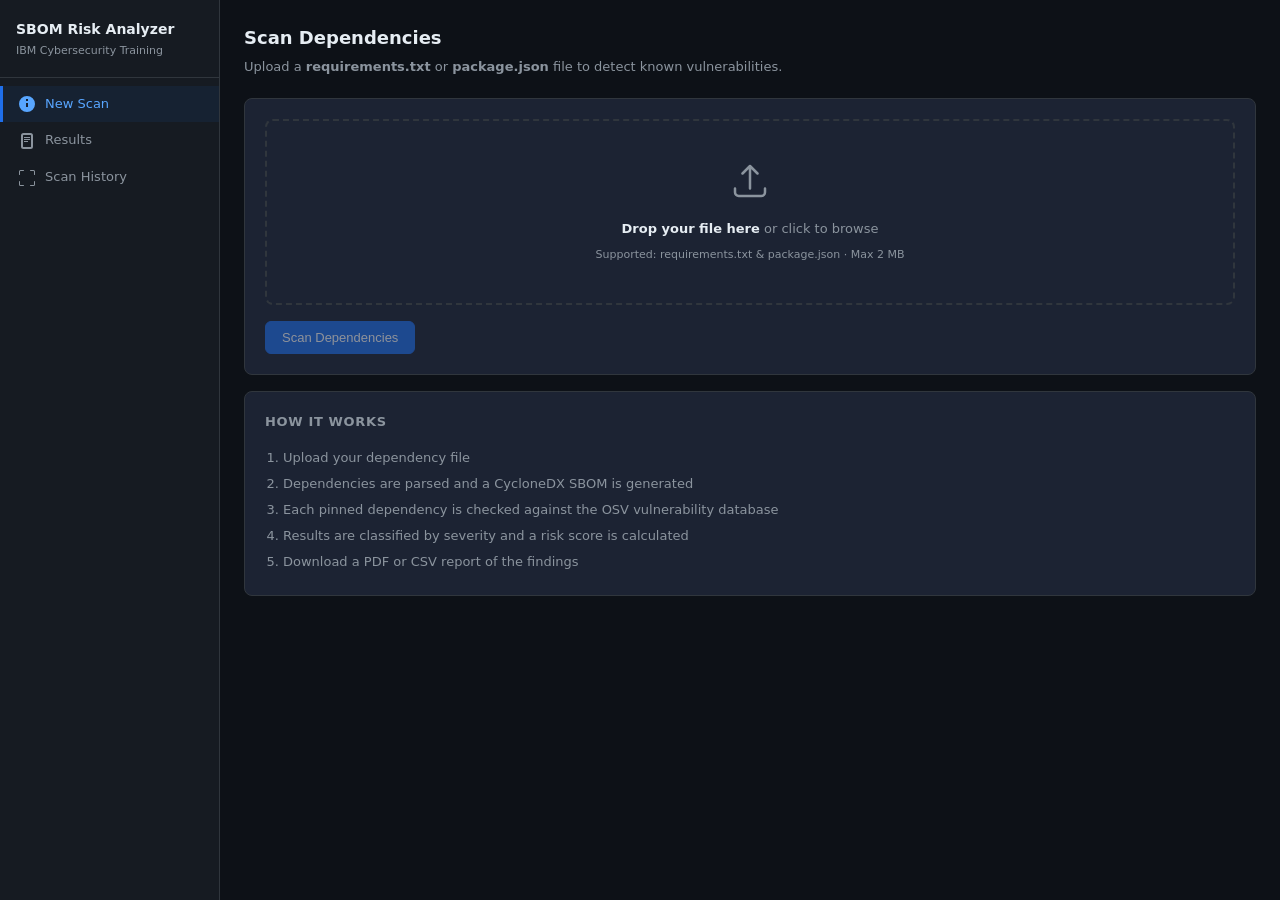
==== templates/index.html @ 864fde48 "Complete SBOM analyzer with dashboard and PDF CSV reports" ====
<!DOCTYPE html>
<html lang="en">
<head>
  <meta charset="UTF-8" />
  <meta name="viewport" content="width=device-width, initial-scale=1.0" />
  <title>SBOM Dependency Risk Analyzer</title>
  <link rel="stylesheet" href="/static/css/dashboard.css" />
</head>
<body>
<div class="app-layout">

  <!-- ======================== SIDEBAR ======================== -->
  <aside class="sidebar">
    <div class="sidebar-logo">
      <h1>SBOM Risk Analyzer</h1>
      <span>IBM Cybersecurity Training</span>
    </div>
    <nav class="sidebar-nav">
      <div class="nav-item active" data-page="scan">
        <svg viewBox="0 0 16 16" fill="currentColor"><path d="M8 0a8 8 0 1 0 0 16A8 8 0 0 0 8 0zm1 11H7V7h2v4zm0-6H7V3h2v2z"/></svg>
        New Scan
      </div>
      <div class="nav-item" data-page="results">
        <svg viewBox="0 0 16 16" fill="currentColor"><path d="M2 2.5A2.5 2.5 0 0 1 4.5 0h7A2.5 2.5 0 0 1 14 2.5v11a2.5 2.5 0 0 1-2.5 2.5h-7A2.5 2.5 0 0 1 2 13.5v-11zm2.5-.5a.5.5 0 0 0-.5.5v11a.5.5 0 0 0 .5.5h7a.5.5 0 0 0 .5-.5v-11a.5.5 0 0 0-.5-.5h-7zM5 4h6v1H5V4zm0 2h6v1H5V6zm0 2h4v1H5V8z"/></svg>
        Results
      </div>
      <div class="nav-item" data-page="history">
        <svg viewBox="0 0 16 16" fill="currentColor"><path d="M1.5 1a.5.5 0 0 0-.5.5v3a.5.5 0 0 1-1 0v-3A1.5 1.5 0 0 1 1.5 0h3a.5.5 0 0 1 0 1h-3zM11 .5a.5.5 0 0 1 .5-.5h3A1.5 1.5 0 0 1 16 1.5v3a.5.5 0 0 1-1 0v-3a.5.5 0 0 0-.5-.5h-3a.5.5 0 0 1-.5-.5zM.5 11a.5.5 0 0 1 .5.5v3a.5.5 0 0 0 .5.5h3a.5.5 0 0 1 0 1h-3A1.5 1.5 0 0 1 0 14.5v-3a.5.5 0 0 1 .5-.5zm15 0a.5.5 0 0 1 .5.5v3a1.5 1.5 0 0 1-1.5 1.5h-3a.5.5 0 0 1 0-1h3a.5.5 0 0 0 .5-.5v-3a.5.5 0 0 1 .5-.5z"/></svg>
        Scan History
      </div>
    </nav>
  </aside>

  <!-- ======================== MAIN ======================== -->
  <main class="main-content">

    <!-- ---- Page: New Scan ---- -->
    <section id="page-scan" class="page active">
      <div class="page-header">
        <h2>Scan Dependencies</h2>
        <p>Upload a <strong>requirements.txt</strong> or <strong>package.json</strong> file to detect known vulnerabilities.</p>
      </div>

      <div class="card">
        <div id="scan-alert" class="alert"></div>

        <div id="upload-zone" class="upload-zone">
          <svg viewBox="0 0 24 24" fill="none" stroke="currentColor" stroke-width="1.5">
            <path stroke-linecap="round" stroke-linejoin="round" d="M3 16.5v2.25A2.25 2.25 0 005.25 21h13.5A2.25 2.25 0 0021 18.75V16.5m-13.5-9L12 3m0 0l4.5 4.5M12 3v13.5" />
          </svg>
          <p><strong>Drop your file here</strong> or click to browse</p>
          <p class="file-types">Supported: requirements.txt &amp; package.json · Max 2 MB</p>
        </div>
        <input type="file" id="file-input" accept=".txt,.json" style="display:none" />

        <div id="selected-file" class="selected-file">
          <svg width="16" height="16" viewBox="0 0 16 16" fill="currentColor"><path d="M9.293 0H4a2 2 0 0 0-2 2v12a2 2 0 0 0 2 2h8a2 2 0 0 0 2-2V4.707A1 1 0 0 0 13.707 4L10 .293A1 1 0 0 0 9.293 0zM9.5 3.5v-2l3 3h-2a1 1 0 0 1-1-1zM5 6h6v1H5V6zm0 2h6v1H5V8zm0 2h3v1H5v-1z"/></svg>
          <span class="file-name" id="selected-file-name"></span>
          <span class="remove-file" id="remove-file" title="Remove file">&#x2715;</span>
        </div>

        <div style="margin-top:16px; display:flex; gap:10px; align-items:center">
          <button id="scan-btn" class="btn btn-primary" disabled>Scan Dependencies</button>
        </div>
      </div>

      <div class="card" style="margin-top:16px">
        <div class="card-title">How it works</div>
        <ol style="padding-left:18px; color:var(--text-muted); font-size:13px; line-height:2">
          <li>Upload your dependency file</li>
          <li>Dependencies are parsed and a CycloneDX SBOM is generated</li>
          <li>Each pinned dependency is checked against the OSV vulnerability database</li>
          <li>Results are classified by severity and a risk score is calculated</li>
          <li>Download a PDF or CSV report of the findings</li>
        </ol>
      </div>
    </section>

    <!-- ---- Page: Results ---- -->
    <section id="page-results" class="page">
      <div class="page-header" style="display:flex; align-items:flex-start; justify-content:space-between; flex-wrap:wrap; gap:12px">
        <div>
          <h2 id="result-filename">Scan Results</h2>
          <p id="result-ecosystem" style="color:var(--text-muted); font-size:12px"></p>
          <p style="color:var(--text-muted); font-size:11px">
            <span id="result-date"></span> &nbsp;·&nbsp; Scan <span id="result-scan-id"></span>
          </p>
        </div>
        <div style="display:flex; gap:8px; flex-wrap:wrap; align-items:center">
          <button id="btn-export-csv" class="btn btn-secondary btn-sm">⬇ CSV</button>
          <button id="btn-export-pdf" class="btn btn-secondary btn-sm">⬇ PDF</button>
          <button id="btn-view-sbom"  class="btn btn-secondary btn-sm">SBOM JSON</button>
          <button id="btn-delete-scan" class="btn btn-danger btn-sm">Delete</button>
        </div>
      </div>

      <!-- Coverage warning -->
      <div id="coverage-warning" class="coverage-warning" style="display:none">
        ⚠ Insufficient coverage — no dependencies were successfully scanned. Results may not reflect actual risk.
      </div>

      <!-- Risk score + counts -->
      <div style="display:grid; grid-template-columns: auto 1fr; gap:16px; margin-bottom:16px; align-items:start">
        <div class="card" style="margin:0; display:flex; align-items:center; gap:20px; padding:20px 24px">
          <div id="risk-badge" class="risk-badge risk-a">
            <span class="score">0</span>
            <span class="grade">A</span>
          </div>
          <div class="risk-info">
            <h3 id="risk-category">—</h3>
            <div class="category" id="risk-score-label">Custom Project Risk Score (not CVSS)</div>
          </div>
        </div>
        <div class="stats-grid" style="margin:0">
          <div class="stat-card stat-critical"><div class="stat-value" id="stat-critical">0</div><div class="stat-label">Critical</div></div>
          <div class="stat-card stat-high">   <div class="stat-value" id="stat-high">0</div>    <div class="stat-label">High</div></div>
          <div class="stat-card stat-medium"> <div class="stat-value" id="stat-medium">0</div>  <div class="stat-label">Medium</div></div>
          <div class="stat-card stat-low">    <div class="stat-value" id="stat-low">0</div>     <div class="stat-label">Low</div></div>
          <div class="stat-card stat-unknown"><div class="stat-value" id="stat-unknown">0</div> <div class="stat-label">Unknown</div></div>
          <div class="stat-card stat-total">  <div class="stat-value" id="stat-total-vulns">0</div><div class="stat-label">Total Vulns</div></div>
        </div>
      </div>

      <!-- Coverage summary -->
      <div class="card" style="padding:12px 16px">
        <div class="coverage-row">
          <div class="coverage-item"><div class="coverage-dot" style="background:var(--text-link)"></div> <strong id="stat-total-deps">0</strong>&nbsp;total deps</div>
          <div class="coverage-item"><div class="coverage-dot" style="background:var(--sev-low)"></div>   <strong id="stat-scanned">0</strong>&nbsp;scanned</div>
          <div class="coverage-item"><div class="coverage-dot" style="background:var(--sev-medium)"></div><strong id="stat-skipped">0</strong>&nbsp;skipped (range/unpinned)</div>
          <div class="coverage-item"><div class="coverage-dot" style="background:var(--sev-critical)"></div><strong id="stat-errors">0</strong>&nbsp;scan errors</div>
        </div>
      </div>

      <!-- Vulnerability table -->
      <div class="card" style="padding:0; overflow:hidden">
        <div style="padding:14px 16px; border-bottom:1px solid var(--border); font-weight:600; font-size:13px">
          Vulnerability Details
        </div>
        <div class="table-wrap">
          <table>
            <thead>
              <tr>
                <th>Package</th>
                <th>Version</th>
                <th>Vuln ID</th>
                <th>Severity</th>
                <th>CVSS</th>
                <th>Fixed Version</th>
                <th>Recommendation</th>
              </tr>
            </thead>
            <tbody id="vuln-tbody">
              <tr><td colspan="7" class="empty-state"><p>No results loaded.</p></td></tr>
            </tbody>
          </table>
        </div>
      </div>
    </section>

    <!-- ---- Page: Scan History ---- -->
    <section id="page-history" class="page">
      <div class="page-header">
        <h2>Scan History</h2>
        <p>Click any scan to view its full results.</p>
      </div>
      <div id="history-alert" class="alert"></div>
      <div id="history-list">
        <div style="color:var(--text-muted); font-size:13px">Loading…</div>
      </div>
    </section>

  </main>
</div>

<script src="/static/js/dashboard.js"></script>
</body>
</html>
---- static/css/dashboard.css ----
/* ===================================================================
   SBOM Dependency Risk Analyzer — Dashboard Stylesheet
   Dark navy/blue cybersecurity theme
=================================================================== */

:root {
  --bg-dark:       #0d1117;
  --bg-surface:    #161b22;
  --bg-card:       #1c2333;
  --bg-hover:      #21262d;
  --border:        #30363d;
  --text-primary:  #e6edf3;
  --text-muted:    #8b949e;
  --text-link:     #58a6ff;
  --accent:        #1f6feb;
  --accent-hover:  #388bfd;

  --sev-critical:  #f85149;
  --sev-high:      #e3b341;
  --sev-medium:    #d29922;
  --sev-low:       #3fb950;
  --sev-unknown:   #8b949e;

  --grade-a:  #3fb950;
  --grade-b:  #58a6ff;
  --grade-c:  #d29922;
  --grade-d:  #e3b341;
  --grade-f:  #f85149;
}

* { box-sizing: border-box; margin: 0; padding: 0; }

body {
  font-family: -apple-system, "Segoe UI", system-ui, sans-serif;
  font-size: 14px;
  line-height: 1.6;
  background: var(--bg-dark);
  color: var(--text-primary);
  min-height: 100vh;
}

a { color: var(--text-link); text-decoration: none; }
a:hover { text-decoration: underline; }

/* ---- Layout ---- */
.app-layout { display: flex; min-height: 100vh; }

.sidebar {
  width: 220px;
  flex-shrink: 0;
  background: var(--bg-surface);
  border-right: 1px solid var(--border);
  display: flex;
  flex-direction: column;
  padding: 0;
}

.sidebar-logo {
  padding: 20px 16px 16px;
  border-bottom: 1px solid var(--border);
}
.sidebar-logo h1 { font-size: 14px; font-weight: 600; color: var(--text-primary); line-height: 1.3; }
.sidebar-logo span { font-size: 11px; color: var(--text-muted); }

.sidebar-nav { padding: 8px 0; flex: 1; }
.nav-item {
  display: flex; align-items: center; gap: 10px;
  padding: 8px 16px;
  color: var(--text-muted);
  cursor: pointer;
  border-left: 3px solid transparent;
  transition: background 0.15s, color 0.15s;
  font-size: 13px;
}
.nav-item:hover { background: var(--bg-hover); color: var(--text-primary); }
.nav-item.active { color: var(--text-link); border-left-color: var(--accent); background: rgba(31,111,235,0.08); }
.nav-item svg { width: 16px; height: 16px; flex-shrink: 0; }

.main-content {
  flex: 1;
  overflow-y: auto;
  padding: 24px;
}

/* ---- Page sections ---- */
.page { display: none; }
.page.active { display: block; }

.page-header { margin-bottom: 20px; }
.page-header h2 { font-size: 18px; font-weight: 600; }
.page-header p { color: var(--text-muted); margin-top: 4px; font-size: 13px; }

/* ---- Cards ---- */
.card {
  background: var(--bg-card);
  border: 1px solid var(--border);
  border-radius: 8px;
  padding: 20px;
  margin-bottom: 16px;
}
.card-title { font-size: 13px; font-weight: 600; color: var(--text-muted); text-transform: uppercase; letter-spacing: 0.05em; margin-bottom: 12px; }

/* ---- Upload area ---- */
.upload-zone {
  border: 2px dashed var(--border);
  border-radius: 8px;
  padding: 40px;
  text-align: center;
  cursor: pointer;
  transition: border-color 0.2s, background 0.2s;
}
.upload-zone:hover, .upload-zone.drag-over {
  border-color: var(--accent);
  background: rgba(31,111,235,0.05);
}
.upload-zone svg { width: 40px; height: 40px; color: var(--text-muted); margin-bottom: 12px; }
.upload-zone p { color: var(--text-muted); font-size: 13px; }
.upload-zone strong { color: var(--text-primary); }
.upload-zone .file-types { font-size: 11px; color: var(--text-muted); margin-top: 6px; }

.selected-file {
  display: none;
  align-items: center;
  gap: 10px;
  padding: 10px 14px;
  background: rgba(31,111,235,0.1);
  border: 1px solid var(--accent);
  border-radius: 6px;
  margin-top: 12px;
  font-size: 13px;
}
.selected-file.visible { display: flex; }
.selected-file .file-name { flex: 1; color: var(--text-primary); }
.selected-file .remove-file { cursor: pointer; color: var(--text-muted); }
.selected-file .remove-file:hover { color: var(--sev-critical); }

/* ---- Buttons ---- */
.btn {
  display: inline-flex; align-items: center; gap: 6px;
  padding: 8px 16px;
  border-radius: 6px;
  border: 1px solid transparent;
  font-size: 13px;
  font-weight: 500;
  cursor: pointer;
  transition: background 0.15s, opacity 0.15s;
}
.btn-primary {
  background: var(--accent);
  color: #fff;
  border-color: var(--accent);
}
.btn-primary:hover { background: var(--accent-hover); }
.btn-primary:disabled { opacity: 0.5; cursor: not-allowed; }
.btn-secondary {
  background: transparent;
  color: var(--text-primary);
  border-color: var(--border);
}
.btn-secondary:hover { background: var(--bg-hover); }
.btn-danger {
  background: transparent;
  color: var(--sev-critical);
  border-color: var(--sev-critical);
}
.btn-danger:hover { background: rgba(248,81,73,0.1); }
.btn-sm { padding: 4px 10px; font-size: 12px; }

/* ---- Alert / feedback ---- */
.alert {
  padding: 10px 14px;
  border-radius: 6px;
  font-size: 13px;
  margin-bottom: 16px;
  display: none;
}
.alert.visible { display: block; }
.alert-error { background: rgba(248,81,73,0.15); border: 1px solid var(--sev-critical); color: var(--sev-critical); }
.alert-success { background: rgba(63,185,80,0.15); border: 1px solid var(--sev-low); color: var(--sev-low); }
.alert-info { background: rgba(88,166,255,0.12); border: 1px solid var(--text-link); color: var(--text-link); }
.alert-warning { background: rgba(210,153,34,0.15); border: 1px solid var(--sev-medium); color: var(--sev-medium); }

/* ---- Loading spinner ---- */
.spinner {
  display: inline-block;
  width: 16px; height: 16px;
  border: 2px solid var(--border);
  border-top-color: var(--accent);
  border-radius: 50%;
  animation: spin 0.7s linear infinite;
}
@keyframes spin { to { transform: rotate(360deg); } }

/* ---- Stats grid ---- */
.stats-grid {
  display: grid;
  grid-template-columns: repeat(auto-fit, minmax(140px, 1fr));
  gap: 12px;
  margin-bottom: 16px;
}
.stat-card {
  background: var(--bg-card);
  border: 1px solid var(--border);
  border-radius: 8px;
  padding: 16px;
  text-align: center;
}
.stat-value { font-size: 28px; font-weight: 700; line-height: 1; margin-bottom: 4px; }
.stat-label { font-size: 11px; color: var(--text-muted); text-transform: uppercase; letter-spacing: 0.05em; }

.stat-critical .stat-value { color: var(--sev-critical); }
.stat-high .stat-value { color: var(--sev-high); }
.stat-medium .stat-value { color: var(--sev-medium); }
.stat-low .stat-value { color: var(--sev-low); }
.stat-unknown .stat-value { color: var(--sev-unknown); }
.stat-total .stat-value { color: var(--text-link); }

/* ---- Risk score badge ---- */
.risk-badge {
  display: inline-flex;
  flex-direction: column;
  align-items: center;
  justify-content: center;
  width: 80px; height: 80px;
  border-radius: 50%;
  border: 3px solid var(--border);
  font-weight: 700;
}
.risk-badge .score { font-size: 24px; line-height: 1; }
.risk-badge .grade { font-size: 12px; }

.risk-score-row { display: flex; align-items: center; gap: 20px; margin-bottom: 16px; }
.risk-info h3 { font-size: 20px; font-weight: 700; margin-bottom: 2px; }
.risk-info .category { font-size: 13px; color: var(--text-muted); }
.risk-info .score-note { font-size: 11px; color: var(--text-muted); font-style: italic; margin-top: 4px; }

.risk-a { border-color: var(--grade-a); color: var(--grade-a); }
.risk-b { border-color: var(--grade-b); color: var(--grade-b); }
.risk-c { border-color: var(--grade-c); color: var(--grade-c); }
.risk-d { border-color: var(--grade-d); color: var(--grade-d); }
.risk-f { border-color: var(--grade-f); color: var(--grade-f); }

/* ---- Table ---- */
.table-wrap { overflow-x: auto; }
table { width: 100%; border-collapse: collapse; font-size: 13px; }
th {
  text-align: left;
  padding: 8px 12px;
  border-bottom: 1px solid var(--border);
  color: var(--text-muted);
  font-weight: 500;
  font-size: 11px;
  text-transform: uppercase;
  letter-spacing: 0.04em;
  white-space: nowrap;
}
td {
  padding: 10px 12px;
  border-bottom: 1px solid var(--border);
  vertical-align: top;
  color: var(--text-primary);
}
tr:last-child td { border-bottom: none; }
tr:hover td { background: var(--bg-hover); }

/* ---- Severity badges ---- */
.sev-badge {
  display: inline-block;
  padding: 2px 8px;
  border-radius: 12px;
  font-size: 11px;
  font-weight: 600;
  text-transform: uppercase;
  letter-spacing: 0.04em;
}
.sev-critical { background: rgba(248,81,73,0.2); color: var(--sev-critical); }
.sev-high     { background: rgba(227,179,65,0.2); color: var(--sev-high); }
.sev-medium   { background: rgba(210,153,34,0.2); color: var(--sev-medium); }
.sev-low      { background: rgba(63,185,80,0.2);  color: var(--sev-low); }
.sev-unknown  { background: rgba(139,148,158,0.2); color: var(--sev-unknown); }

/* ---- Coverage bar ---- */
.coverage-row { display: flex; gap: 16px; flex-wrap: wrap; margin-top: 8px; }
.coverage-item { display: flex; align-items: center; gap: 6px; font-size: 12px; }
.coverage-dot { width: 8px; height: 8px; border-radius: 50%; flex-shrink: 0; }

/* ---- Scan history list ---- */
.history-item {
  display: flex;
  align-items: center;
  gap: 12px;
  padding: 12px;
  border-radius: 6px;
  border: 1px solid var(--border);
  margin-bottom: 8px;
  cursor: pointer;
  transition: background 0.15s;
}
.history-item:hover { background: var(--bg-hover); }
.history-info { flex: 1; min-width: 0; }
.history-filename { font-weight: 500; font-size: 13px; overflow: hidden; text-overflow: ellipsis; white-space: nowrap; }
.history-meta { font-size: 11px; color: var(--text-muted); margin-top: 2px; }
.history-score { text-align: right; flex-shrink: 0; }
.history-score .num { font-size: 18px; font-weight: 700; }

/* ---- Insufficient coverage warning ---- */
.coverage-warning {
  display: flex; align-items: center; gap: 10px;
  padding: 10px 14px;
  background: rgba(210,153,34,0.12);
  border: 1px solid var(--sev-medium);
  border-radius: 6px;
  margin-bottom: 12px;
  font-size: 13px;
  color: var(--sev-medium);
}

/* ---- Vuln ID ---- */
.vuln-id { font-family: monospace; font-size: 12px; }

/* ---- Empty state ---- */
.empty-state {
  text-align: center;
  padding: 40px 20px;
  color: var(--text-muted);
}
.empty-state svg { width: 48px; height: 48px; margin-bottom: 12px; opacity: 0.4; }
.empty-state p { font-size: 13px; }

/* ---- Responsive ---- */
@media (max-width: 768px) {
  .app-layout { flex-direction: column; }
  .sidebar { width: 100%; border-right: none; border-bottom: 1px solid var(--border); }
  .sidebar-nav { display: flex; flex-direction: row; padding: 0; }
  .nav-item { border-left: none; border-bottom: 3px solid transparent; padding: 10px 14px; }
  .nav-item.active { border-bottom-color: var(--accent); border-left-color: transparent; }
  .stats-grid { grid-template-columns: repeat(3, 1fr); }
}
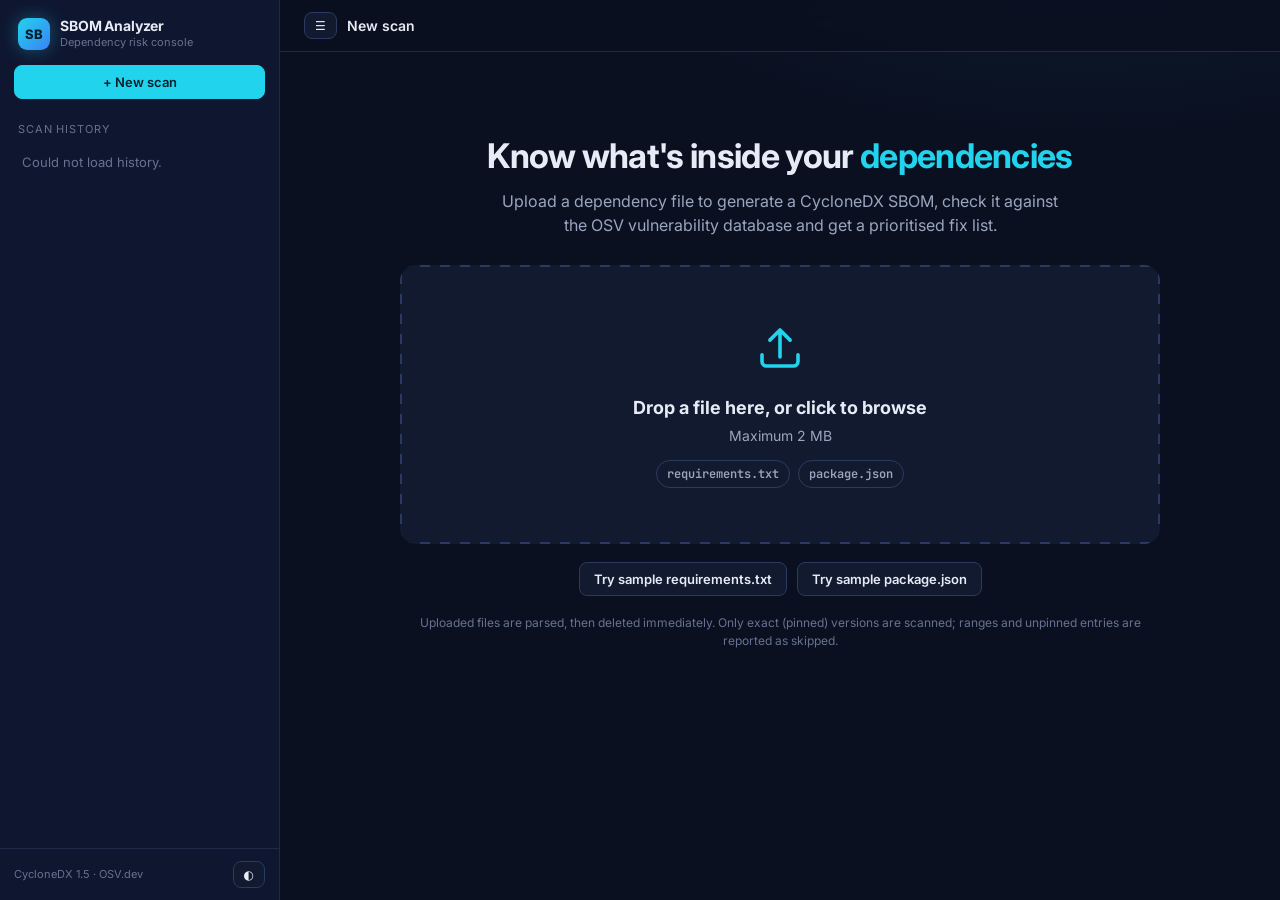
==== commit 9504e159: "Add new dashboard UI" ====
--- a/templates/index.html
+++ b/templates/index.html
@@ -1,176 +1,175 @@
 <!DOCTYPE html>
-<html lang="en">
+<html lang="en" data-theme="dark">
 <head>
-  <meta charset="UTF-8" />
-  <meta name="viewport" content="width=device-width, initial-scale=1.0" />
-  <title>SBOM Dependency Risk Analyzer</title>
-  <link rel="stylesheet" href="/static/css/dashboard.css" />
+  <meta charset="utf-8">
+  <meta name="viewport" content="width=device-width, initial-scale=1">
+  <title>SBOM Analyzer</title>
+  <link rel="preconnect" href="https://fonts.googleapis.com">
+  <link rel="preconnect" href="https://fonts.gstatic.com" crossorigin>
+  <link href="https://fonts.googleapis.com/css2?family=Inter:wght@400;500;600;700;800&family=JetBrains+Mono:wght@400;600&display=swap" rel="stylesheet">
+  <link rel="stylesheet" href="/static/css/dashboard.css">
 </head>
 <body>
-<div class="app-layout">
+<div class="app">
 
-  <!-- ======================== SIDEBAR ======================== -->
-  <aside class="sidebar">
-    <div class="sidebar-logo">
-      <h1>SBOM Risk Analyzer</h1>
-      <span>IBM Cybersecurity Training</span>
+  <!-- ============ Sidebar: scan history ============ -->
+  <aside class="sidebar" id="sidebar" aria-label="Scan history">
+    <div class="brand">
+      <div class="brand-mark">SB</div>
+      <div>
+        <div class="brand-name">SBOM Analyzer</div>
+        <div class="brand-sub">Dependency risk console</div>
+      </div>
     </div>
-    <nav class="sidebar-nav">
-      <div class="nav-item active" data-page="scan">
-        <svg viewBox="0 0 16 16" fill="currentColor"><path d="M8 0a8 8 0 1 0 0 16A8 8 0 0 0 8 0zm1 11H7V7h2v4zm0-6H7V3h2v2z"/></svg>
-        New Scan
-      </div>
-      <div class="nav-item" data-page="results">
-        <svg viewBox="0 0 16 16" fill="currentColor"><path d="M2 2.5A2.5 2.5 0 0 1 4.5 0h7A2.5 2.5 0 0 1 14 2.5v11a2.5 2.5 0 0 1-2.5 2.5h-7A2.5 2.5 0 0 1 2 13.5v-11zm2.5-.5a.5.5 0 0 0-.5.5v11a.5.5 0 0 0 .5.5h7a.5.5 0 0 0 .5-.5v-11a.5.5 0 0 0-.5-.5h-7zM5 4h6v1H5V4zm0 2h6v1H5V6zm0 2h4v1H5V8z"/></svg>
-        Results
-      </div>
-      <div class="nav-item" data-page="history">
-        <svg viewBox="0 0 16 16" fill="currentColor"><path d="M1.5 1a.5.5 0 0 0-.5.5v3a.5.5 0 0 1-1 0v-3A1.5 1.5 0 0 1 1.5 0h3a.5.5 0 0 1 0 1h-3zM11 .5a.5.5 0 0 1 .5-.5h3A1.5 1.5 0 0 1 16 1.5v3a.5.5 0 0 1-1 0v-3a.5.5 0 0 0-.5-.5h-3a.5.5 0 0 1-.5-.5zM.5 11a.5.5 0 0 1 .5.5v3a.5.5 0 0 0 .5.5h3a.5.5 0 0 1 0 1h-3A1.5 1.5 0 0 1 0 14.5v-3a.5.5 0 0 1 .5-.5zm15 0a.5.5 0 0 1 .5.5v3a1.5 1.5 0 0 1-1.5 1.5h-3a.5.5 0 0 1 0-1h3a.5.5 0 0 0 .5-.5v-3a.5.5 0 0 1 .5-.5z"/></svg>
-        Scan History
-      </div>
-    </nav>
+    <div class="side-actions">
+      <button class="btn primary block" id="newScanBtn">+ New scan</button>
+    </div>
+    <div class="side-title">Scan history</div>
+    <div class="history" id="history"></div>
+    <div class="side-foot">
+      <span class="faint" style="font-size:11px">CycloneDX 1.5 · OSV.dev</span>
+      <button class="btn sm icon-btn" id="themeBtn" title="Toggle light/dark theme" aria-label="Toggle theme">◐</button>
+    </div>
   </aside>
 
-  <!-- ======================== MAIN ======================== -->
-  <main class="main-content">
+  <!-- ============ Main ============ -->
+  <div class="main">
+    <header class="topbar">
+      <button class="btn sm icon-btn" id="menuBtn" aria-label="Toggle sidebar">☰</button>
+      <div class="crumb" id="crumb">New scan</div>
+      <div class="spacer"></div>
+      <div id="topActions" class="hidden" style="display:flex;gap:8px">
+        <a class="btn sm" id="exportPdf" href="#" download>⬇ PDF</a>
+        <a class="btn sm" id="exportCsv" href="#" download>⬇ CSV</a>
+        <button class="btn sm" onclick="window.print()">🖨 Print</button>
+        <button class="btn sm danger" id="deleteBtn">Delete</button>
+      </div>
+    </header>
 
-    <!-- ---- Page: New Scan ---- -->
-    <section id="page-scan" class="page active">
-      <div class="page-header">
-        <h2>Scan Dependencies</h2>
-        <p>Upload a <strong>requirements.txt</strong> or <strong>package.json</strong> file to detect known vulnerabilities.</p>
-      </div>
+    <main class="content">
 
-      <div class="card">
-        <div id="scan-alert" class="alert"></div>
+      <!-- ===== View: upload ===== -->
+      <section id="viewUpload">
+        <div class="upload-wrap">
+          <h1>Know what's inside your <em>dependencies</em></h1>
+          <p class="lead">Upload a dependency file to generate a CycloneDX SBOM, check it against the OSV vulnerability database and get a prioritised fix list.</p>
 
-        <div id="upload-zone" class="upload-zone">
-          <svg viewBox="0 0 24 24" fill="none" stroke="currentColor" stroke-width="1.5">
-            <path stroke-linecap="round" stroke-linejoin="round" d="M3 16.5v2.25A2.25 2.25 0 005.25 21h13.5A2.25 2.25 0 0021 18.75V16.5m-13.5-9L12 3m0 0l4.5 4.5M12 3v13.5" />
-          </svg>
-          <p><strong>Drop your file here</strong> or click to browse</p>
-          <p class="file-types">Supported: requirements.txt &amp; package.json · Max 2 MB</p>
+          <div class="dropzone" id="dropzone" tabindex="0" role="button" aria-label="Upload a requirements.txt or package.json file">
+            <svg class="dz-icon" viewBox="0 0 24 24" fill="none" stroke="currentColor" stroke-width="1.6" stroke-linecap="round" stroke-linejoin="round" aria-hidden="true">
+              <path d="M12 16V4m0 0L7.5 8.5M12 4l4.5 4.5"/><path d="M4 15v3a2 2 0 0 0 2 2h12a2 2 0 0 0 2-2v-3"/>
+            </svg>
+            <div class="dz-title">Drop a file here, or click to browse</div>
+            <div class="dz-sub">Maximum 2 MB</div>
+            <div style="display:flex;gap:8px;justify-content:center">
+              <span class="chip static mono">requirements.txt</span>
+              <span class="chip static mono">package.json</span>
+            </div>
+            <input type="file" id="fileInput" accept=".txt,.json" hidden>
+          </div>
+
+          <div class="upload-actions">
+            <button class="btn" id="sampleReqBtn">Try sample requirements.txt</button>
+            <button class="btn" id="samplePkgBtn">Try sample package.json</button>
+          </div>
+          <div class="upload-note">Uploaded files are parsed, then deleted immediately. Only exact (pinned) versions are scanned; ranges and unpinned entries are reported as skipped.</div>
         </div>
-        <input type="file" id="file-input" accept=".txt,.json" style="display:none" />
+      </section>
 
-        <div id="selected-file" class="selected-file">
-          <svg width="16" height="16" viewBox="0 0 16 16" fill="currentColor"><path d="M9.293 0H4a2 2 0 0 0-2 2v12a2 2 0 0 0 2 2h8a2 2 0 0 0 2-2V4.707A1 1 0 0 0 13.707 4L10 .293A1 1 0 0 0 9.293 0zM9.5 3.5v-2l3 3h-2a1 1 0 0 1-1-1zM5 6h6v1H5V6zm0 2h6v1H5V8zm0 2h3v1H5v-1z"/></svg>
-          <span class="file-name" id="selected-file-name"></span>
-          <span class="remove-file" id="remove-file" title="Remove file">&#x2715;</span>
+      <!-- ===== View: pipeline progress ===== -->
+      <section id="viewPipeline" class="hidden">
+        <div class="pipeline">
+          <h2>Analyzing <span class="mono" id="pipeFile"></span></h2>
+          <div class="sub">This usually takes a few seconds, depending on the number of packages.</div>
+          <div id="steps"></div>
+        </div>
+      </section>
+
+      <!-- ===== View: results ===== -->
+      <section id="viewResults" class="hidden">
+        <div id="resultsSkeleton" class="grid" style="display:none">
+          <div class="skel" style="height:220px"></div>
+          <div class="skel" style="height:90px"></div>
+          <div class="skel" style="height:320px"></div>
         </div>
 
-        <div style="margin-top:16px; display:flex; gap:10px; align-items:center">
-          <button id="scan-btn" class="btn btn-primary" disabled>Scan Dependencies</button>
-        </div>
-      </div>
+        <div id="resultsBody">
+          <!-- hero -->
+          <div class="grid hero">
+            <div class="card gauge-card" id="gaugeCard"></div>
+            <div style="display:grid;gap:16px;align-content:start">
+              <div class="grid stats" id="stats"></div>
+              <div id="coverage"></div>
+            </div>
+          </div>
 
-      <div class="card" style="margin-top:16px">
-        <div class="card-title">How it works</div>
-        <ol style="padding-left:18px; color:var(--text-muted); font-size:13px; line-height:2">
-          <li>Upload your dependency file</li>
-          <li>Dependencies are parsed and a CycloneDX SBOM is generated</li>
-          <li>Each pinned dependency is checked against the OSV vulnerability database</li>
-          <li>Results are classified by severity and a risk score is calculated</li>
-          <li>Download a PDF or CSV report of the findings</li>
-        </ol>
-      </div>
-    </section>
+          <!-- tabs -->
+          <div class="tabs" role="tablist">
+            <button class="tab on" data-tab="overview" role="tab">Overview</button>
+            <button class="tab" data-tab="vulns" role="tab">Vulnerabilities <span class="count" id="vulnCount">0</span></button>
+            <button class="tab" data-tab="sbom" role="tab">SBOM explorer <span class="count" id="compCount">0</span></button>
+          </div>
 
-    <!-- ---- Page: Results ---- -->
-    <section id="page-results" class="page">
-      <div class="page-header" style="display:flex; align-items:flex-start; justify-content:space-between; flex-wrap:wrap; gap:12px">
-        <div>
-          <h2 id="result-filename">Scan Results</h2>
-          <p id="result-ecosystem" style="color:var(--text-muted); font-size:12px"></p>
-          <p style="color:var(--text-muted); font-size:11px">
-            <span id="result-date"></span> &nbsp;·&nbsp; Scan <span id="result-scan-id"></span>
-          </p>
-        </div>
-        <div style="display:flex; gap:8px; flex-wrap:wrap; align-items:center">
-          <button id="btn-export-csv" class="btn btn-secondary btn-sm">⬇ CSV</button>
-          <button id="btn-export-pdf" class="btn btn-secondary btn-sm">⬇ PDF</button>
-          <button id="btn-view-sbom"  class="btn btn-secondary btn-sm">SBOM JSON</button>
-          <button id="btn-delete-scan" class="btn btn-danger btn-sm">Delete</button>
-        </div>
-      </div>
+          <!-- overview tab -->
+          <div id="tab-overview">
+            <div class="card">
+              <div class="card-title"><span>Fix these first</span>
+                <span class="tip" data-tip="Upgrades ranked by the risk they remove, using the same weights as the project score (Critical 10, High 5, Medium 2, Low 1).">how is this ranked?</span>
+              </div>
+              <div class="fix-list" id="fixList"></div>
+            </div>
+            <div class="grid two section">
+              <div class="card"><div class="card-title">Severity breakdown</div><div id="donut"></div></div>
+              <div class="card"><div class="card-title">Most vulnerable packages</div><div id="hbar"></div></div>
+            </div>
+          </div>
 
-      <!-- Coverage warning -->
-      <div id="coverage-warning" class="coverage-warning" style="display:none">
-        ⚠ Insufficient coverage — no dependencies were successfully scanned. Results may not reflect actual risk.
-      </div>
+          <!-- vulnerabilities tab -->
+          <div id="tab-vulns" class="hidden">
+            <div class="toolbar">
+              <div class="search">
+                <input id="search" type="search" placeholder="Search package, CVE, description…" aria-label="Search vulnerabilities">
+                <kbd>/</kbd>
+              </div>
+              <div id="sevFilters" style="display:flex;gap:6px;flex-wrap:wrap"></div>
+              <div class="spacer"></div>
+              <span class="faint" id="rowCount"></span>
+            </div>
+            <div class="table-wrap">
+              <table>
+                <thead><tr id="thead"></tr></thead>
+                <tbody id="tbody"></tbody>
+              </table>
+            </div>
+          </div>
 
-      <!-- Risk score + counts -->
-      <div style="display:grid; grid-template-columns: auto 1fr; gap:16px; margin-bottom:16px; align-items:start">
-        <div class="card" style="margin:0; display:flex; align-items:center; gap:20px; padding:20px 24px">
-          <div id="risk-badge" class="risk-badge risk-a">
-            <span class="score">0</span>
-            <span class="grade">A</span>
-          </div>
-          <div class="risk-info">
-            <h3 id="risk-category">—</h3>
-            <div class="category" id="risk-score-label">Custom Project Risk Score (not CVSS)</div>
+          <!-- sbom tab -->
+          <div id="tab-sbom" class="hidden">
+            <div class="toolbar">
+              <button class="chip on" id="sbomListBtn">Components</button>
+              <button class="chip" id="sbomJsonBtn">CycloneDX JSON</button>
+              <div class="spacer"></div>
+              <button class="btn sm" id="sbomDownload">⬇ Download CycloneDX</button>
+            </div>
+            <div id="sbomList" class="sbom-list"></div>
+            <div id="sbomJson" class="json-view hidden"></div>
           </div>
         </div>
-        <div class="stats-grid" style="margin:0">
-          <div class="stat-card stat-critical"><div class="stat-value" id="stat-critical">0</div><div class="stat-label">Critical</div></div>
-          <div class="stat-card stat-high">   <div class="stat-value" id="stat-high">0</div>    <div class="stat-label">High</div></div>
-          <div class="stat-card stat-medium"> <div class="stat-value" id="stat-medium">0</div>  <div class="stat-label">Medium</div></div>
-          <div class="stat-card stat-low">    <div class="stat-value" id="stat-low">0</div>     <div class="stat-label">Low</div></div>
-          <div class="stat-card stat-unknown"><div class="stat-value" id="stat-unknown">0</div> <div class="stat-label">Unknown</div></div>
-          <div class="stat-card stat-total">  <div class="stat-value" id="stat-total-vulns">0</div><div class="stat-label">Total Vulns</div></div>
-        </div>
-      </div>
+      </section>
 
-      <!-- Coverage summary -->
-      <div class="card" style="padding:12px 16px">
-        <div class="coverage-row">
-          <div class="coverage-item"><div class="coverage-dot" style="background:var(--text-link)"></div> <strong id="stat-total-deps">0</strong>&nbsp;total deps</div>
-          <div class="coverage-item"><div class="coverage-dot" style="background:var(--sev-low)"></div>   <strong id="stat-scanned">0</strong>&nbsp;scanned</div>
-          <div class="coverage-item"><div class="coverage-dot" style="background:var(--sev-medium)"></div><strong id="stat-skipped">0</strong>&nbsp;skipped (range/unpinned)</div>
-          <div class="coverage-item"><div class="coverage-dot" style="background:var(--sev-critical)"></div><strong id="stat-errors">0</strong>&nbsp;scan errors</div>
-        </div>
-      </div>
+    </main>
+  </div>
+</div>
 
-      <!-- Vulnerability table -->
-      <div class="card" style="padding:0; overflow:hidden">
-        <div style="padding:14px 16px; border-bottom:1px solid var(--border); font-weight:600; font-size:13px">
-          Vulnerability Details
-        </div>
-        <div class="table-wrap">
-          <table>
-            <thead>
-              <tr>
-                <th>Package</th>
-                <th>Version</th>
-                <th>Vuln ID</th>
-                <th>Severity</th>
-                <th>CVSS</th>
-                <th>Fixed Version</th>
-                <th>Recommendation</th>
-              </tr>
-            </thead>
-            <tbody id="vuln-tbody">
-              <tr><td colspan="7" class="empty-state"><p>No results loaded.</p></td></tr>
-            </tbody>
-          </table>
-        </div>
-      </div>
-    </section>
+<div class="toasts" id="toasts" aria-live="polite"></div>
 
-    <!-- ---- Page: Scan History ---- -->
-    <section id="page-history" class="page">
-      <div class="page-header">
-        <h2>Scan History</h2>
-        <p>Click any scan to view its full results.</p>
-      </div>
-      <div id="history-alert" class="alert"></div>
-      <div id="history-list">
-        <div style="color:var(--text-muted); font-size:13px">Loading…</div>
-      </div>
-    </section>
-
-  </main>
-</div>
+<dialog id="confirmDlg">
+  <h3>Delete this scan?</h3>
+  <p>The scan and all of its vulnerability records will be permanently removed.</p>
+  <div class="row">
+    <button class="btn" id="dlgCancel">Cancel</button>
+    <button class="btn danger" id="dlgOk">Delete</button>
+  </div>
+</dialog>
 
 <script src="/static/js/dashboard.js"></script>
 </body>
--- a/static/css/dashboard.css
+++ b/static/css/dashboard.css
@@ -1,338 +1,458 @@
-/* ===================================================================
-   SBOM Dependency Risk Analyzer — Dashboard Stylesheet
-   Dark navy/blue cybersecurity theme
-=================================================================== */
+/* ==========================================================================
+   SBOM & Dependency Risk Analyzer — Security Operations Console theme
+   All design tokens live here. Change the theme in one place.
+   ========================================================================== */
 
 :root {
-  --bg-dark:       #0d1117;
-  --bg-surface:    #161b22;
-  --bg-card:       #1c2333;
-  --bg-hover:      #21262d;
-  --border:        #30363d;
-  --text-primary:  #e6edf3;
-  --text-muted:    #8b949e;
-  --text-link:     #58a6ff;
-  --accent:        #1f6feb;
-  --accent-hover:  #388bfd;
-
-  --sev-critical:  #f85149;
-  --sev-high:      #e3b341;
-  --sev-medium:    #d29922;
-  --sev-low:       #3fb950;
-  --sev-unknown:   #8b949e;
-
-  --grade-a:  #3fb950;
-  --grade-b:  #58a6ff;
-  --grade-c:  #d29922;
-  --grade-d:  #e3b341;
-  --grade-f:  #f85149;
-}
-
-* { box-sizing: border-box; margin: 0; padding: 0; }
-
+  /* Surfaces */
+  --bg: #0b1020;
+  --bg-elev: #0f1630;
+  --card: #121a2f;
+  --card-hover: #16203b;
+  --border: #1e2a47;
+  --border-strong: #2a3a60;
+
+  /* Text */
+  --text: #e6ebf5;
+  --text-dim: #9aa6bf;
+  --text-faint: #66728f;
+
+  /* Single accent */
+  --accent: #22d3ee;
+  --accent-soft: rgba(34, 211, 238, 0.12);
+  --accent-ink: #04202a;
+
+  /* Severity palette — used ONLY for severity */
+  --sev-critical: #ff4d4f;
+  --sev-high: #ff8a3d;
+  --sev-medium: #f5c542;
+  --sev-low: #4da3ff;
+  --sev-unknown: #8a94a8;
+
+  /* Grade palette (derived from severity colours) */
+  --grade-a: #34d399;
+  --grade-b: #4da3ff;
+  --grade-c: #f5c542;
+  --grade-d: #ff8a3d;
+  --grade-f: #ff4d4f;
+
+  --radius: 12px;
+  --radius-sm: 8px;
+  --font-ui: "Inter", system-ui, -apple-system, "Segoe UI", Roboto, sans-serif;
+  --font-mono: "JetBrains Mono", ui-monospace, "SF Mono", Consolas, monospace;
+  --sidebar-w: 280px;
+}
+
+:root[data-theme="light"] {
+  --bg: #f4f6fb;
+  --bg-elev: #ffffff;
+  --card: #ffffff;
+  --card-hover: #f7f9fe;
+  --border: #dde3f0;
+  --border-strong: #c5cee3;
+  --text: #0e1730;
+  --text-dim: #4a5878;
+  --text-faint: #7b88a6;
+  --accent: #0891b2;
+  --accent-soft: rgba(8, 145, 178, 0.1);
+  --accent-ink: #ffffff;
+}
+
+* { box-sizing: border-box; }
+html, body { margin: 0; height: 100%; }
 body {
-  font-family: -apple-system, "Segoe UI", system-ui, sans-serif;
+  background: var(--bg);
+  color: var(--text);
+  font-family: var(--font-ui);
   font-size: 14px;
-  line-height: 1.6;
-  background: var(--bg-dark);
-  color: var(--text-primary);
-  min-height: 100vh;
-}
-
-a { color: var(--text-link); text-decoration: none; }
+  line-height: 1.5;
+  -webkit-font-smoothing: antialiased;
+}
+body::before {
+  content: "";
+  position: fixed; inset: 0; pointer-events: none; z-index: 0;
+  background:
+    radial-gradient(900px 400px at 85% -10%, rgba(34,211,238,0.07), transparent 60%),
+    radial-gradient(700px 400px at -10% 110%, rgba(77,163,255,0.06), transparent 60%);
+}
+.mono { font-family: var(--font-mono); font-size: 0.92em; }
+.dim { color: var(--text-dim); }
+.faint { color: var(--text-faint); }
+.hidden { display: none !important; }
+button { font-family: inherit; color: inherit; }
+a { color: var(--accent); text-decoration: none; }
 a:hover { text-decoration: underline; }
-
-/* ---- Layout ---- */
-.app-layout { display: flex; min-height: 100vh; }
-
+:focus-visible { outline: 2px solid var(--accent); outline-offset: 2px; border-radius: 4px; }
+
+/* ---------- Layout ---------- */
+.app { position: relative; z-index: 1; display: flex; min-height: 100vh; }
 .sidebar {
-  width: 220px;
-  flex-shrink: 0;
-  background: var(--bg-surface);
+  width: var(--sidebar-w); flex-shrink: 0;
+  background: var(--bg-elev);
   border-right: 1px solid var(--border);
-  display: flex;
-  flex-direction: column;
-  padding: 0;
-}
-
-.sidebar-logo {
-  padding: 20px 16px 16px;
-  border-bottom: 1px solid var(--border);
-}
-.sidebar-logo h1 { font-size: 14px; font-weight: 600; color: var(--text-primary); line-height: 1.3; }
-.sidebar-logo span { font-size: 11px; color: var(--text-muted); }
-
-.sidebar-nav { padding: 8px 0; flex: 1; }
-.nav-item {
-  display: flex; align-items: center; gap: 10px;
-  padding: 8px 16px;
-  color: var(--text-muted);
-  cursor: pointer;
-  border-left: 3px solid transparent;
-  transition: background 0.15s, color 0.15s;
-  font-size: 13px;
-}
-.nav-item:hover { background: var(--bg-hover); color: var(--text-primary); }
-.nav-item.active { color: var(--text-link); border-left-color: var(--accent); background: rgba(31,111,235,0.08); }
-.nav-item svg { width: 16px; height: 16px; flex-shrink: 0; }
-
-.main-content {
-  flex: 1;
-  overflow-y: auto;
-  padding: 24px;
-}
-
-/* ---- Page sections ---- */
-.page { display: none; }
-.page.active { display: block; }
-
-.page-header { margin-bottom: 20px; }
-.page-header h2 { font-size: 18px; font-weight: 600; }
-.page-header p { color: var(--text-muted); margin-top: 4px; font-size: 13px; }
-
-/* ---- Cards ---- */
+  display: flex; flex-direction: column;
+  position: sticky; top: 0; height: 100vh;
+  transition: margin-left .25s ease;
+}
+.sidebar.collapsed { margin-left: calc(var(--sidebar-w) * -1); }
+.brand { display: flex; align-items: center; gap: 10px; padding: 18px 18px 14px; }
+.brand-mark {
+  width: 32px; height: 32px; border-radius: 9px; display: grid; place-items: center;
+  background: linear-gradient(135deg, var(--accent), #3b82f6);
+  color: var(--accent-ink); font-weight: 800; font-size: 13px;
+  box-shadow: 0 0 18px rgba(34,211,238,0.35);
+}
+.brand-name { font-weight: 700; letter-spacing: -0.01em; line-height: 1.15; }
+.brand-sub { font-size: 11px; color: var(--text-faint); }
+.side-actions { padding: 0 14px 12px; }
+.side-title {
+  padding: 10px 18px 6px; font-size: 11px; text-transform: uppercase;
+  letter-spacing: .08em; color: var(--text-faint);
+}
+.history { flex: 1; overflow-y: auto; padding: 0 10px 14px; }
+.hist-item {
+  display: flex; align-items: center; gap: 10px; width: 100%;
+  text-align: left; background: transparent; border: 1px solid transparent;
+  border-radius: var(--radius-sm); padding: 9px 10px; cursor: pointer;
+  transition: background .15s, border-color .15s;
+}
+.hist-item:hover { background: var(--card-hover); }
+.hist-item.active { background: var(--accent-soft); border-color: var(--border-strong); }
+.hist-meta { min-width: 0; flex: 1; }
+.hist-name { font-size: 13px; font-weight: 600; overflow: hidden; text-overflow: ellipsis; white-space: nowrap; }
+.hist-date { font-size: 11px; color: var(--text-faint); }
+.grade-badge {
+  width: 28px; height: 28px; border-radius: 8px; display: grid; place-items: center;
+  font-weight: 800; font-size: 13px; flex-shrink: 0;
+  color: var(--g, var(--text-dim)); background: color-mix(in srgb, var(--g, #888) 14%, transparent);
+  border: 1px solid color-mix(in srgb, var(--g, #888) 40%, transparent);
+}
+.side-foot { padding: 12px 14px; border-top: 1px solid var(--border); display: flex; gap: 8px; align-items: center; justify-content: space-between; }
+
+.main { flex: 1; min-width: 0; display: flex; flex-direction: column; }
+.topbar {
+  display: flex; align-items: center; gap: 10px; padding: 12px 24px;
+  border-bottom: 1px solid var(--border); background: color-mix(in srgb, var(--bg) 85%, transparent);
+  backdrop-filter: blur(10px); position: sticky; top: 0; z-index: 20;
+}
+.topbar .crumb { font-weight: 600; overflow: hidden; text-overflow: ellipsis; white-space: nowrap; }
+.spacer { flex: 1; }
+.content { padding: 24px; max-width: 1280px; width: 100%; margin: 0 auto; }
+
+/* ---------- Buttons / chips ---------- */
+.btn {
+  display: inline-flex; align-items: center; gap: 8px; cursor: pointer;
+  background: var(--card); border: 1px solid var(--border-strong);
+  padding: 8px 14px; border-radius: var(--radius-sm); font-weight: 600; font-size: 13px;
+  transition: background .15s, border-color .15s, transform .05s;
+}
+.btn:hover { background: var(--card-hover); border-color: var(--accent); }
+.btn:active { transform: translateY(1px); }
+.btn.primary { background: var(--accent); color: var(--accent-ink); border-color: var(--accent); }
+.btn.primary:hover { filter: brightness(1.08); }
+.btn.danger:hover { border-color: var(--sev-critical); color: var(--sev-critical); }
+.btn.ghost { background: transparent; border-color: transparent; }
+.btn.sm { padding: 5px 10px; font-size: 12px; }
+.btn.block { width: 100%; justify-content: center; }
+.icon-btn { padding: 7px 9px; }
+
+.chip {
+  display: inline-flex; align-items: center; gap: 6px; padding: 4px 10px;
+  border-radius: 999px; font-size: 12px; font-weight: 600; cursor: pointer;
+  background: transparent; border: 1px solid var(--border-strong); color: var(--text-dim);
+  transition: all .15s;
+}
+.chip:hover { border-color: var(--accent); color: var(--text); }
+.chip.on { background: var(--accent-soft); border-color: var(--accent); color: var(--text); }
+.chip .dot { width: 8px; height: 8px; border-radius: 50%; background: var(--c, var(--text-faint)); }
+.chip.static { cursor: default; }
+
+/* ---------- Cards ---------- */
 .card {
-  background: var(--bg-card);
-  border: 1px solid var(--border);
-  border-radius: 8px;
-  padding: 20px;
-  margin-bottom: 16px;
-}
-.card-title { font-size: 13px; font-weight: 600; color: var(--text-muted); text-transform: uppercase; letter-spacing: 0.05em; margin-bottom: 12px; }
-
-/* ---- Upload area ---- */
-.upload-zone {
-  border: 2px dashed var(--border);
-  border-radius: 8px;
-  padding: 40px;
-  text-align: center;
-  cursor: pointer;
-  transition: border-color 0.2s, background 0.2s;
-}
-.upload-zone:hover, .upload-zone.drag-over {
-  border-color: var(--accent);
-  background: rgba(31,111,235,0.05);
-}
-.upload-zone svg { width: 40px; height: 40px; color: var(--text-muted); margin-bottom: 12px; }
-.upload-zone p { color: var(--text-muted); font-size: 13px; }
-.upload-zone strong { color: var(--text-primary); }
-.upload-zone .file-types { font-size: 11px; color: var(--text-muted); margin-top: 6px; }
-
-.selected-file {
-  display: none;
-  align-items: center;
-  gap: 10px;
-  padding: 10px 14px;
-  background: rgba(31,111,235,0.1);
-  border: 1px solid var(--accent);
-  border-radius: 6px;
-  margin-top: 12px;
-  font-size: 13px;
-}
-.selected-file.visible { display: flex; }
-.selected-file .file-name { flex: 1; color: var(--text-primary); }
-.selected-file .remove-file { cursor: pointer; color: var(--text-muted); }
-.selected-file .remove-file:hover { color: var(--sev-critical); }
-
-/* ---- Buttons ---- */
-.btn {
-  display: inline-flex; align-items: center; gap: 6px;
-  padding: 8px 16px;
-  border-radius: 6px;
-  border: 1px solid transparent;
-  font-size: 13px;
-  font-weight: 500;
-  cursor: pointer;
-  transition: background 0.15s, opacity 0.15s;
-}
-.btn-primary {
-  background: var(--accent);
-  color: #fff;
-  border-color: var(--accent);
-}
-.btn-primary:hover { background: var(--accent-hover); }
-.btn-primary:disabled { opacity: 0.5; cursor: not-allowed; }
-.btn-secondary {
-  background: transparent;
-  color: var(--text-primary);
-  border-color: var(--border);
-}
-.btn-secondary:hover { background: var(--bg-hover); }
-.btn-danger {
-  background: transparent;
-  color: var(--sev-critical);
-  border-color: var(--sev-critical);
-}
-.btn-danger:hover { background: rgba(248,81,73,0.1); }
-.btn-sm { padding: 4px 10px; font-size: 12px; }
-
-/* ---- Alert / feedback ---- */
-.alert {
-  padding: 10px 14px;
-  border-radius: 6px;
-  font-size: 13px;
-  margin-bottom: 16px;
-  display: none;
-}
-.alert.visible { display: block; }
-.alert-error { background: rgba(248,81,73,0.15); border: 1px solid var(--sev-critical); color: var(--sev-critical); }
-.alert-success { background: rgba(63,185,80,0.15); border: 1px solid var(--sev-low); color: var(--sev-low); }
-.alert-info { background: rgba(88,166,255,0.12); border: 1px solid var(--text-link); color: var(--text-link); }
-.alert-warning { background: rgba(210,153,34,0.15); border: 1px solid var(--sev-medium); color: var(--sev-medium); }
-
-/* ---- Loading spinner ---- */
-.spinner {
-  display: inline-block;
-  width: 16px; height: 16px;
-  border: 2px solid var(--border);
-  border-top-color: var(--accent);
-  border-radius: 50%;
-  animation: spin 0.7s linear infinite;
-}
+  background: var(--card); border: 1px solid var(--border);
+  border-radius: var(--radius); padding: 18px;
+}
+.card-title {
+  font-size: 12px; text-transform: uppercase; letter-spacing: .08em;
+  color: var(--text-faint); font-weight: 600; margin: 0 0 12px;
+  display: flex; align-items: center; justify-content: space-between; gap: 8px;
+}
+.grid { display: grid; gap: 16px; }
+.grid.hero { grid-template-columns: minmax(300px, 1.1fr) 2fr; }
+.grid.stats { grid-template-columns: repeat(5, 1fr); }
+.grid.two { grid-template-columns: 1fr 1fr; }
+.section { margin-top: 16px; }
+
+/* ---------- Upload view ---------- */
+.upload-wrap { max-width: 760px; margin: 6vh auto 0; text-align: center; }
+.upload-wrap h1 { font-size: 34px; letter-spacing: -0.02em; margin: 0 0 8px; }
+.upload-wrap h1 em { font-style: normal; color: var(--accent); }
+.upload-wrap p.lead { color: var(--text-dim); font-size: 16px; margin: 0 auto 28px; max-width: 560px; }
+.dropzone {
+  position: relative; border-radius: 16px; padding: 56px 24px; cursor: pointer;
+  background: var(--card); transition: background .2s, transform .2s;
+  --dash: var(--border-strong);
+}
+.dropzone::before {
+  content: ""; position: absolute; inset: 0; border-radius: 16px; pointer-events: none;
+  background:
+    repeating-linear-gradient(90deg, var(--dash) 0 10px, transparent 10px 20px) top / 100% 2px no-repeat,
+    repeating-linear-gradient(90deg, var(--dash) 0 10px, transparent 10px 20px) bottom / 100% 2px no-repeat,
+    repeating-linear-gradient(0deg, var(--dash) 0 10px, transparent 10px 20px) left / 2px 100% no-repeat,
+    repeating-linear-gradient(0deg, var(--dash) 0 10px, transparent 10px 20px) right / 2px 100% no-repeat;
+  animation: march 1.2s linear infinite;
+}
+@keyframes march { to { background-position: 20px 0, -20px 100%, 0 -20px, 100% 20px; } }
+.dropzone:hover, .dropzone.drag { --dash: var(--accent); background: var(--card-hover); }
+.dropzone.drag { transform: scale(1.01); }
+.dz-icon { width: 54px; height: 54px; margin: 0 auto 14px; color: var(--accent); }
+.dz-title { font-size: 18px; font-weight: 700; margin-bottom: 4px; }
+.dz-sub { color: var(--text-dim); margin-bottom: 14px; }
+.upload-actions { margin-top: 18px; display: flex; gap: 10px; justify-content: center; flex-wrap: wrap; }
+.upload-note { margin-top: 18px; font-size: 12px; color: var(--text-faint); }
+
+.pipeline { max-width: 560px; margin: 8vh auto 0; text-align: left; }
+.pipeline h2 { text-align: center; margin: 0 0 4px; }
+.pipeline .sub { text-align: center; color: var(--text-dim); margin-bottom: 22px; }
+.step {
+  display: flex; align-items: center; gap: 14px; padding: 12px 14px;
+  border: 1px solid var(--border); border-radius: var(--radius-sm);
+  background: var(--card); margin-bottom: 8px; opacity: .5; transition: opacity .3s, border-color .3s;
+}
+.step.active { opacity: 1; border-color: var(--accent); }
+.step.done { opacity: 1; }
+.step-ico {
+  width: 26px; height: 26px; border-radius: 50%; display: grid; place-items: center;
+  border: 2px solid var(--border-strong); font-size: 12px; flex-shrink: 0;
+}
+.step.active .step-ico { border-color: var(--accent); border-top-color: transparent; animation: spin .8s linear infinite; }
+.step.done .step-ico { background: var(--accent); border-color: var(--accent); color: var(--accent-ink); }
 @keyframes spin { to { transform: rotate(360deg); } }
-
-/* ---- Stats grid ---- */
-.stats-grid {
-  display: grid;
-  grid-template-columns: repeat(auto-fit, minmax(140px, 1fr));
-  gap: 12px;
-  margin-bottom: 16px;
-}
-.stat-card {
-  background: var(--bg-card);
-  border: 1px solid var(--border);
-  border-radius: 8px;
-  padding: 16px;
-  text-align: center;
-}
-.stat-value { font-size: 28px; font-weight: 700; line-height: 1; margin-bottom: 4px; }
-.stat-label { font-size: 11px; color: var(--text-muted); text-transform: uppercase; letter-spacing: 0.05em; }
-
-.stat-critical .stat-value { color: var(--sev-critical); }
-.stat-high .stat-value { color: var(--sev-high); }
-.stat-medium .stat-value { color: var(--sev-medium); }
-.stat-low .stat-value { color: var(--sev-low); }
-.stat-unknown .stat-value { color: var(--sev-unknown); }
-.stat-total .stat-value { color: var(--text-link); }
-
-/* ---- Risk score badge ---- */
-.risk-badge {
-  display: inline-flex;
-  flex-direction: column;
-  align-items: center;
-  justify-content: center;
-  width: 80px; height: 80px;
-  border-radius: 50%;
-  border: 3px solid var(--border);
-  font-weight: 700;
-}
-.risk-badge .score { font-size: 24px; line-height: 1; }
-.risk-badge .grade { font-size: 12px; }
-
-.risk-score-row { display: flex; align-items: center; gap: 20px; margin-bottom: 16px; }
-.risk-info h3 { font-size: 20px; font-weight: 700; margin-bottom: 2px; }
-.risk-info .category { font-size: 13px; color: var(--text-muted); }
-.risk-info .score-note { font-size: 11px; color: var(--text-muted); font-style: italic; margin-top: 4px; }
-
-.risk-a { border-color: var(--grade-a); color: var(--grade-a); }
-.risk-b { border-color: var(--grade-b); color: var(--grade-b); }
-.risk-c { border-color: var(--grade-c); color: var(--grade-c); }
-.risk-d { border-color: var(--grade-d); color: var(--grade-d); }
-.risk-f { border-color: var(--grade-f); color: var(--grade-f); }
-
-/* ---- Table ---- */
-.table-wrap { overflow-x: auto; }
-table { width: 100%; border-collapse: collapse; font-size: 13px; }
-th {
-  text-align: left;
-  padding: 8px 12px;
-  border-bottom: 1px solid var(--border);
-  color: var(--text-muted);
-  font-weight: 500;
-  font-size: 11px;
-  text-transform: uppercase;
-  letter-spacing: 0.04em;
-  white-space: nowrap;
-}
-td {
-  padding: 10px 12px;
-  border-bottom: 1px solid var(--border);
-  vertical-align: top;
-  color: var(--text-primary);
-}
-tr:last-child td { border-bottom: none; }
-tr:hover td { background: var(--bg-hover); }
-
-/* ---- Severity badges ---- */
-.sev-badge {
-  display: inline-block;
-  padding: 2px 8px;
-  border-radius: 12px;
-  font-size: 11px;
-  font-weight: 600;
-  text-transform: uppercase;
-  letter-spacing: 0.04em;
-}
-.sev-critical { background: rgba(248,81,73,0.2); color: var(--sev-critical); }
-.sev-high     { background: rgba(227,179,65,0.2); color: var(--sev-high); }
-.sev-medium   { background: rgba(210,153,34,0.2); color: var(--sev-medium); }
-.sev-low      { background: rgba(63,185,80,0.2);  color: var(--sev-low); }
-.sev-unknown  { background: rgba(139,148,158,0.2); color: var(--sev-unknown); }
-
-/* ---- Coverage bar ---- */
-.coverage-row { display: flex; gap: 16px; flex-wrap: wrap; margin-top: 8px; }
-.coverage-item { display: flex; align-items: center; gap: 6px; font-size: 12px; }
-.coverage-dot { width: 8px; height: 8px; border-radius: 50%; flex-shrink: 0; }
-
-/* ---- Scan history list ---- */
-.history-item {
-  display: flex;
-  align-items: center;
-  gap: 12px;
-  padding: 12px;
-  border-radius: 6px;
-  border: 1px solid var(--border);
-  margin-bottom: 8px;
-  cursor: pointer;
-  transition: background 0.15s;
-}
-.history-item:hover { background: var(--bg-hover); }
-.history-info { flex: 1; min-width: 0; }
-.history-filename { font-weight: 500; font-size: 13px; overflow: hidden; text-overflow: ellipsis; white-space: nowrap; }
-.history-meta { font-size: 11px; color: var(--text-muted); margin-top: 2px; }
-.history-score { text-align: right; flex-shrink: 0; }
-.history-score .num { font-size: 18px; font-weight: 700; }
-
-/* ---- Insufficient coverage warning ---- */
-.coverage-warning {
-  display: flex; align-items: center; gap: 10px;
-  padding: 10px 14px;
-  background: rgba(210,153,34,0.12);
-  border: 1px solid var(--sev-medium);
-  border-radius: 6px;
-  margin-bottom: 12px;
-  font-size: 13px;
-  color: var(--sev-medium);
-}
-
-/* ---- Vuln ID ---- */
-.vuln-id { font-family: monospace; font-size: 12px; }
-
-/* ---- Empty state ---- */
-.empty-state {
-  text-align: center;
-  padding: 40px 20px;
-  color: var(--text-muted);
-}
-.empty-state svg { width: 48px; height: 48px; margin-bottom: 12px; opacity: 0.4; }
-.empty-state p { font-size: 13px; }
-
-/* ---- Responsive ---- */
-@media (max-width: 768px) {
-  .app-layout { flex-direction: column; }
-  .sidebar { width: 100%; border-right: none; border-bottom: 1px solid var(--border); }
-  .sidebar-nav { display: flex; flex-direction: row; padding: 0; }
-  .nav-item { border-left: none; border-bottom: 3px solid transparent; padding: 10px 14px; }
-  .nav-item.active { border-bottom-color: var(--accent); border-left-color: transparent; }
-  .stats-grid { grid-template-columns: repeat(3, 1fr); }
-}
+.step-name { font-weight: 600; }
+.step-desc { font-size: 12px; color: var(--text-faint); }
+
+/* ---------- Gauge ---------- */
+.gauge-card { display: flex; flex-direction: column; align-items: center; justify-content: center; text-align: center; }
+.gauge { position: relative; width: 240px; height: 140px; }
+.gauge svg { width: 100%; height: 100%; overflow: visible; }
+.gauge-track { fill: none; stroke: var(--border); stroke-width: 16; stroke-linecap: round; }
+.gauge-fill {
+  fill: none; stroke: var(--gc, var(--accent)); stroke-width: 16; stroke-linecap: round;
+  transition: stroke-dashoffset 1.1s cubic-bezier(.2,.8,.2,1);
+  filter: drop-shadow(0 0 6px color-mix(in srgb, var(--gc, var(--accent)) 60%, transparent));
+}
+.gauge-center { position: absolute; left: 0; right: 0; bottom: 0; }
+.gauge-score { font-size: 44px; font-weight: 800; line-height: 1; letter-spacing: -0.03em; }
+.gauge-grade { margin-top: 6px; display: inline-flex; align-items: center; gap: 8px; font-weight: 700; color: var(--gc); }
+.gauge-grade .letter {
+  width: 26px; height: 26px; border-radius: 7px; display: grid; place-items: center;
+  background: color-mix(in srgb, var(--gc) 16%, transparent); border: 1px solid color-mix(in srgb, var(--gc) 45%, transparent);
+}
+.gauge-caption { margin-top: 10px; font-size: 12px; color: var(--text-faint); max-width: 260px; }
+
+/* ---------- Stat cards ---------- */
+.stat {
+  position: relative; overflow: hidden; padding: 16px;
+  border-left: 3px solid var(--c);
+}
+.stat.crit-glow { box-shadow: 0 0 0 1px color-mix(in srgb, var(--c) 35%, transparent), 0 0 24px color-mix(in srgb, var(--c) 18%, transparent); }
+.stat-top { display: flex; align-items: center; gap: 8px; color: var(--text-dim); font-size: 12px; font-weight: 600; }
+.sev-glyph {
+  width: 20px; height: 20px; border-radius: 6px; display: inline-grid; place-items: center;
+  font-size: 11px; font-weight: 800; font-family: var(--font-mono); flex-shrink: 0;
+  color: var(--c); background: color-mix(in srgb, var(--c) 15%, transparent);
+  border: 1px solid color-mix(in srgb, var(--c) 40%, transparent);
+}
+.stat-num { font-size: 32px; font-weight: 800; letter-spacing: -0.02em; margin: 6px 0 8px; }
+.stat-bar { height: 4px; border-radius: 4px; background: var(--border); overflow: hidden; }
+.stat-bar i { display: block; height: 100%; background: var(--c); width: 0; transition: width .9s cubic-bezier(.2,.8,.2,1); }
+
+/* ---------- Coverage banner ---------- */
+.coverage {
+  display: flex; flex-wrap: wrap; align-items: center; gap: 10px 18px;
+  padding: 12px 16px; border-radius: var(--radius); border: 1px solid var(--border);
+  background: var(--card);
+}
+.coverage.warn { border-color: color-mix(in srgb, var(--sev-medium) 55%, transparent); background: color-mix(in srgb, var(--sev-medium) 8%, var(--card)); }
+.cov-bar { flex: 1 1 220px; height: 8px; border-radius: 8px; background: var(--border); display: flex; overflow: hidden; min-width: 160px; }
+.cov-bar i { display: block; height: 100%; }
+.cov-item { display: inline-flex; align-items: center; gap: 6px; font-size: 13px; }
+.cov-item b { font-family: var(--font-mono); }
+.cov-dot { width: 8px; height: 8px; border-radius: 50%; }
+
+/* ---------- Tabs ---------- */
+.tabs { display: flex; gap: 4px; border-bottom: 1px solid var(--border); margin: 22px 0 16px; }
+.tab {
+  background: transparent; border: none; padding: 10px 16px; cursor: pointer;
+  font-weight: 600; color: var(--text-dim); border-bottom: 2px solid transparent; margin-bottom: -1px;
+}
+.tab:hover { color: var(--text); }
+.tab.on { color: var(--text); border-bottom-color: var(--accent); }
+.tab .count { margin-left: 6px; font-size: 11px; padding: 1px 7px; border-radius: 999px; background: var(--border); color: var(--text-dim); }
+
+/* ---------- Fix first ---------- */
+.fix-list { display: grid; gap: 10px; }
+.fix {
+  display: flex; align-items: center; gap: 14px; padding: 12px 14px;
+  border: 1px solid var(--border); border-radius: var(--radius-sm); background: var(--bg-elev);
+}
+.fix-rank {
+  width: 26px; height: 26px; border-radius: 50%; display: grid; place-items: center;
+  background: var(--accent-soft); color: var(--accent); font-weight: 800; font-size: 12px; flex-shrink: 0;
+}
+.fix-main { flex: 1; min-width: 0; }
+.fix-title { font-weight: 600; }
+.fix-arrow { color: var(--accent); margin: 0 4px; }
+.fix-clears { display: flex; gap: 6px; flex-wrap: wrap; margin-top: 4px; }
+.mini { display: inline-flex; align-items: center; gap: 4px; font-size: 12px; font-weight: 600; font-family: var(--font-mono); color: var(--c); }
+
+/* ---------- Charts ---------- */
+.donut-wrap { display: flex; align-items: center; gap: 22px; flex-wrap: wrap; }
+.donut { width: 170px; height: 170px; position: relative; flex-shrink: 0; }
+.donut svg { width: 100%; height: 100%; transform: rotate(-90deg); }
+.donut-center { position: absolute; inset: 0; display: grid; place-items: center; text-align: center; }
+.donut-center b { font-size: 28px; display: block; line-height: 1; }
+.donut-center span { font-size: 11px; color: var(--text-faint); }
+.legend { display: grid; gap: 6px; font-size: 13px; }
+.legend div { display: flex; align-items: center; gap: 8px; }
+.legend i { width: 10px; height: 10px; border-radius: 3px; background: var(--c); display: inline-block; }
+.legend b { margin-left: auto; padding-left: 14px; font-family: var(--font-mono); }
+.hbar { display: grid; gap: 10px; }
+.hbar-row { display: grid; grid-template-columns: 150px 1fr 40px; align-items: center; gap: 10px; font-size: 13px; }
+.hbar-name { overflow: hidden; text-overflow: ellipsis; white-space: nowrap; }
+.hbar-track { height: 10px; border-radius: 6px; background: var(--border); display: flex; overflow: hidden; }
+.hbar-track i { display: block; height: 100%; }
+.hbar-val { text-align: right; font-family: var(--font-mono); color: var(--text-dim); }
+
+/* ---------- Table ---------- */
+.toolbar { display: flex; flex-wrap: wrap; gap: 10px; align-items: center; margin-bottom: 12px; }
+.search { position: relative; flex: 1 1 240px; max-width: 360px; }
+.search input {
+  width: 100%; padding: 9px 36px 9px 12px; border-radius: var(--radius-sm);
+  background: var(--card); border: 1px solid var(--border-strong); color: var(--text); font-family: inherit;
+}
+.search input:focus { outline: none; border-color: var(--accent); box-shadow: 0 0 0 3px var(--accent-soft); }
+.search kbd {
+  position: absolute; right: 10px; top: 50%; transform: translateY(-50%);
+  font-family: var(--font-mono); font-size: 11px; color: var(--text-faint);
+  border: 1px solid var(--border-strong); border-radius: 4px; padding: 0 5px;
+}
+.table-wrap { border: 1px solid var(--border); border-radius: var(--radius); overflow: auto; max-height: 640px; background: var(--card); }
+table { width: 100%; border-collapse: collapse; }
+thead th {
+  position: sticky; top: 0; z-index: 2; background: var(--bg-elev); text-align: left;
+  font-size: 11px; text-transform: uppercase; letter-spacing: .07em; color: var(--text-faint);
+  padding: 11px 14px; border-bottom: 1px solid var(--border); white-space: nowrap; cursor: pointer; user-select: none;
+}
+thead th:hover { color: var(--text); }
+thead th .arr { margin-left: 4px; opacity: .8; }
+tbody td { padding: 11px 14px; border-bottom: 1px solid var(--border); vertical-align: top; }
+tr.vrow { cursor: pointer; border-left: 3px solid var(--c, transparent); transition: background .12s; }
+tr.vrow td:first-child { box-shadow: inset 3px 0 0 var(--c, transparent); }
+tr.vrow:hover { background: var(--card-hover); }
+tr.vrow.open { background: var(--card-hover); }
+tr.vrow.sev-critical { box-shadow: inset 0 0 40px -28px var(--sev-critical); }
+tr.detail td { background: var(--bg-elev); padding: 16px 18px 18px; }
+.detail-grid { display: grid; grid-template-columns: 2fr 1fr; gap: 18px; }
+.detail h4 { margin: 0 0 4px; font-size: 11px; text-transform: uppercase; letter-spacing: .07em; color: var(--text-faint); }
+.detail p { margin: 0 0 12px; color: var(--text-dim); white-space: pre-wrap; word-break: break-word; }
+.sev-pill {
+  display: inline-flex; align-items: center; gap: 6px; padding: 2px 9px 2px 5px; border-radius: 999px;
+  font-weight: 700; font-size: 12px; color: var(--c); border: 1px solid color-mix(in srgb, var(--c) 40%, transparent);
+  background: color-mix(in srgb, var(--c) 12%, transparent);
+}
+.sev-pill .sev-glyph { width: 16px; height: 16px; font-size: 10px; border: none; background: color-mix(in srgb, var(--c) 22%, transparent); }
+.tag {
+  display: inline-block; padding: 1px 8px; border-radius: 6px; font-size: 11px; font-weight: 600;
+  background: var(--border); color: var(--text-dim); font-family: var(--font-mono);
+}
+.tag.exact { color: var(--grade-a); background: color-mix(in srgb, var(--grade-a) 12%, transparent); }
+.tag.range { color: var(--sev-medium); background: color-mix(in srgb, var(--sev-medium) 12%, transparent); }
+.tag.unpinned { color: var(--sev-high); background: color-mix(in srgb, var(--sev-high) 12%, transparent); }
+.tag.error { color: var(--sev-critical); background: color-mix(in srgb, var(--sev-critical) 12%, transparent); }
+.cvss-vec { word-break: break-all; font-size: 12px; color: var(--text-dim); }
+
+/* ---------- Empty / skeleton ---------- */
+.empty { text-align: center; padding: 44px 20px; color: var(--text-dim); }
+.empty .big { font-size: 38px; margin-bottom: 6px; }
+.empty h3 { margin: 0 0 4px; color: var(--text); }
+.skel { background: linear-gradient(90deg, var(--card) 25%, var(--card-hover) 50%, var(--card) 75%); background-size: 200% 100%; animation: shimmer 1.3s infinite; border-radius: var(--radius); }
+@keyframes shimmer { to { background-position: -200% 0; } }
+
+/* ---------- SBOM explorer ---------- */
+.sbom-list { display: grid; gap: 8px; }
+.comp {
+  display: grid; grid-template-columns: minmax(160px, 1.2fr) 120px 90px minmax(0, 2fr) auto;
+  align-items: center; gap: 12px; padding: 10px 14px; border: 1px solid var(--border);
+  border-radius: var(--radius-sm); background: var(--bg-elev);
+}
+.comp .purl { overflow: hidden; text-overflow: ellipsis; white-space: nowrap; color: var(--text-dim); font-size: 12px; }
+.json-view {
+  background: var(--bg-elev); border: 1px solid var(--border); border-radius: var(--radius);
+  padding: 16px; overflow: auto; max-height: 560px; font-family: var(--font-mono); font-size: 12.5px; line-height: 1.6; white-space: pre;
+}
+.j-key { color: var(--accent); } .j-str { color: #86efac; } .j-num { color: var(--sev-medium); } .j-bool { color: var(--sev-high); }
+:root[data-theme="light"] .j-str { color: #15803d; }
+
+/* ---------- Toasts / dialog ---------- */
+.toasts { position: fixed; right: 18px; bottom: 18px; z-index: 100; display: grid; gap: 8px; }
+.toast {
+  min-width: 240px; max-width: 360px; padding: 11px 14px; border-radius: var(--radius-sm);
+  background: var(--card); border: 1px solid var(--border-strong); border-left: 3px solid var(--accent);
+  box-shadow: 0 10px 30px rgba(0,0,0,.35); animation: slidein .25s ease;
+}
+.toast.error { border-left-color: var(--sev-critical); }
+.toast.ok { border-left-color: var(--grade-a); }
+@keyframes slidein { from { transform: translateY(10px); opacity: 0; } }
+dialog {
+  background: var(--card); color: var(--text); border: 1px solid var(--border-strong);
+  border-radius: var(--radius); padding: 22px; max-width: 400px; width: 92%;
+}
+dialog::backdrop { background: rgba(3, 6, 15, 0.65); backdrop-filter: blur(3px); }
+dialog h3 { margin: 0 0 6px; } dialog p { color: var(--text-dim); margin: 0 0 18px; }
+dialog .row { display: flex; gap: 8px; justify-content: flex-end; }
+
+.tip { position: relative; cursor: help; border-bottom: 1px dotted var(--text-faint); }
+.tip:hover::after {
+  content: attr(data-tip); position: absolute; left: 0; top: 130%; z-index: 30; width: 260px;
+  background: var(--bg-elev); border: 1px solid var(--border-strong); border-radius: var(--radius-sm);
+  padding: 8px 10px; font-size: 12px; font-weight: 400; text-transform: none; letter-spacing: 0; color: var(--text-dim);
+  box-shadow: 0 10px 30px rgba(0,0,0,.35);
+}
+
+/* ---------- Responsive ---------- */
+@media (max-width: 1100px) {
+  .grid.hero { grid-template-columns: 1fr; }
+  .grid.stats { grid-template-columns: repeat(3, 1fr); }
+  .grid.two { grid-template-columns: 1fr; }
+}
+@media (max-width: 820px) {
+  .sidebar { position: fixed; z-index: 50; left: 0; top: 0; box-shadow: 0 0 40px rgba(0,0,0,.5); }
+  .sidebar.collapsed { margin-left: calc(var(--sidebar-w) * -1); }
+  .content { padding: 16px; }
+  .grid.stats { grid-template-columns: repeat(2, 1fr); }
+  .upload-wrap h1 { font-size: 26px; }
+  .detail-grid { grid-template-columns: 1fr; }
+  .comp { grid-template-columns: 1fr 1fr; }
+  .comp .purl { grid-column: 1 / -1; }
+  /* table collapses to cards */
+  .table-wrap { border: none; background: transparent; max-height: none; overflow: visible; }
+  table, tbody, tr, td { display: block; width: 100%; }
+  thead { display: none; }
+  tr.vrow { background: var(--card); border: 1px solid var(--border); border-left: 3px solid var(--c); border-radius: var(--radius-sm); margin-bottom: 10px; padding: 8px 4px; }
+  tbody td { border: none; padding: 4px 12px; }
+  tbody td[data-label]::before { content: attr(data-label) ": "; color: var(--text-faint); font-size: 11px; text-transform: uppercase; letter-spacing: .06em; }
+  tr.detail td { border-radius: var(--radius-sm); margin-bottom: 10px; }
+}
+@media (prefers-reduced-motion: reduce) {
+  *, *::before, *::after { animation: none !important; transition: none !important; }
+}
+
+/* ---------- Print ---------- */
+@media print {
+  :root { --bg: #fff; --card: #fff; --bg-elev: #fff; --border: #ccc; --text: #000; --text-dim: #333; --text-faint: #555; }
+  body::before, .sidebar, .topbar, .toolbar, .tabs, .toasts, .btn { display: none !important; }
+  .content { max-width: none; padding: 0; }
+  .table-wrap { max-height: none; overflow: visible; }
+  .card, .stat, tr { break-inside: avoid; }
+}
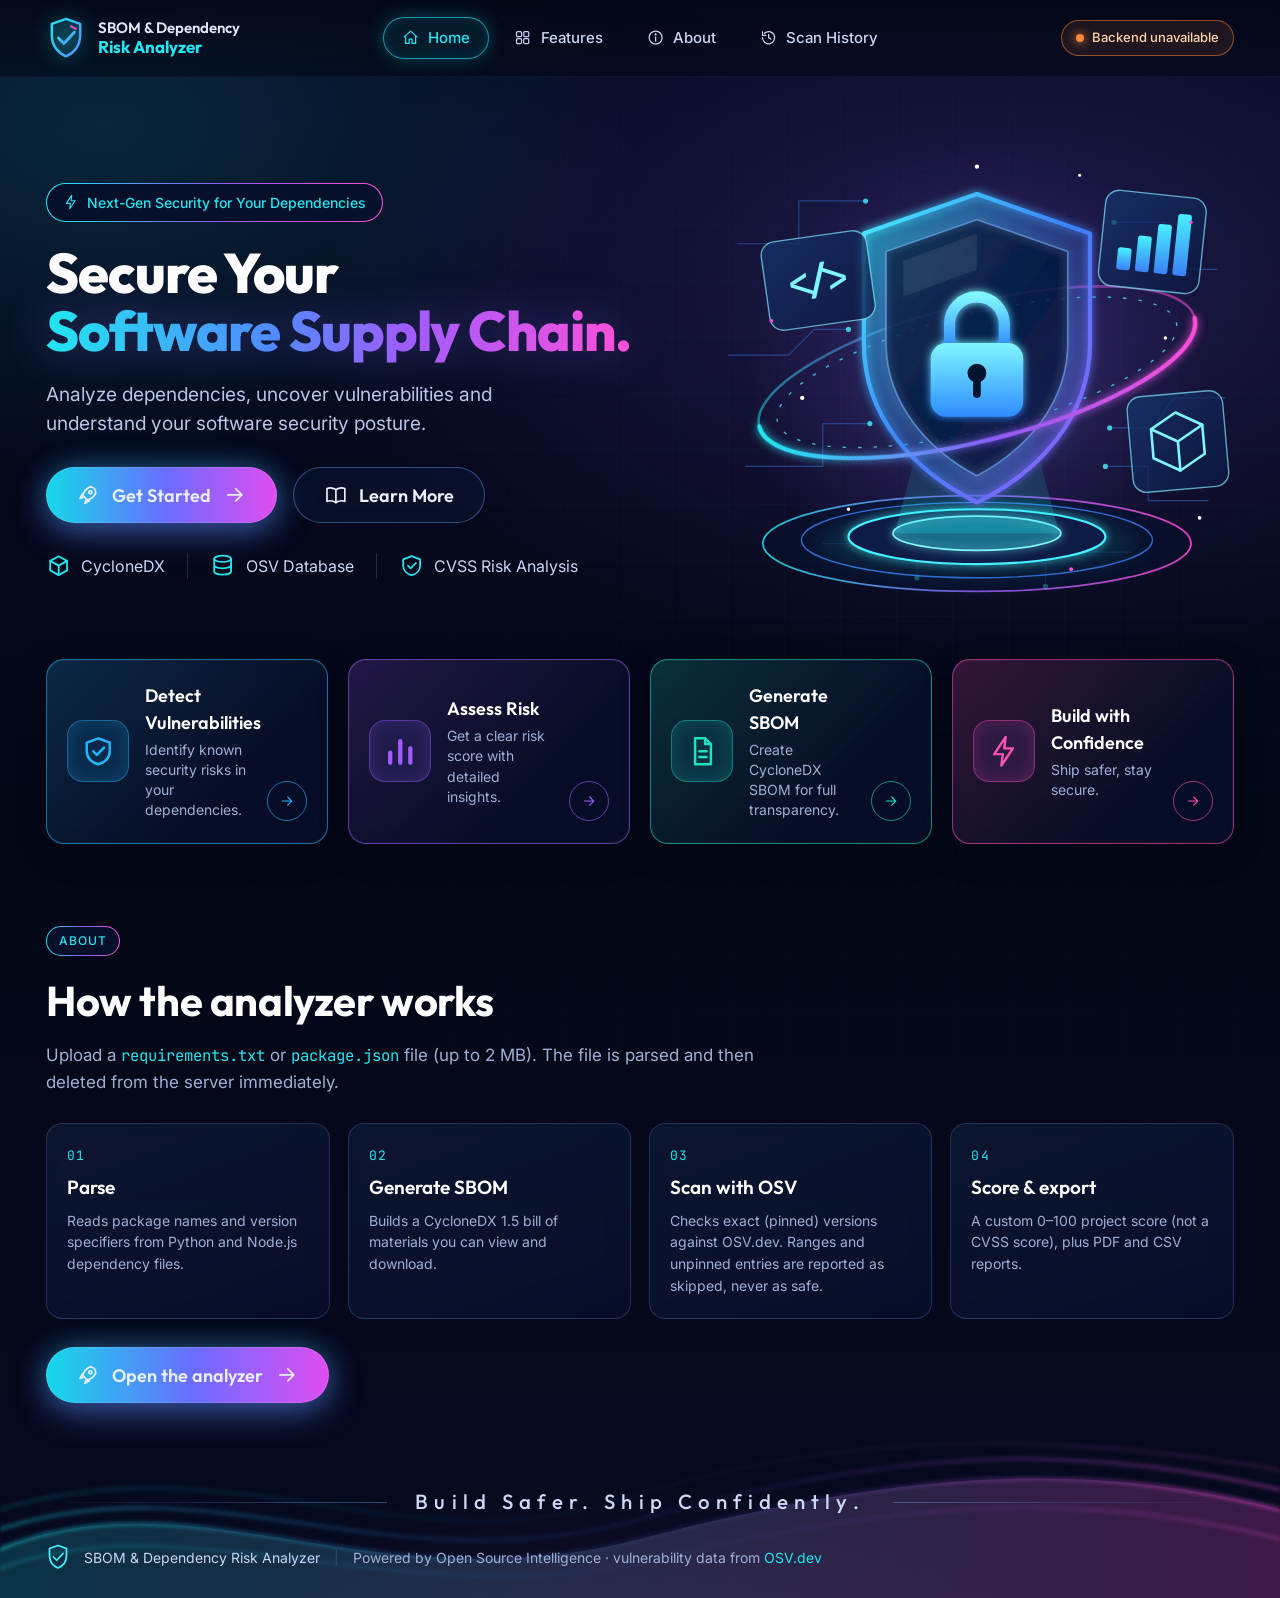
==== commit 7d840057: "Fix frontend issues and complete project audit" ====
--- a/templates/index.html
+++ b/templates/index.html
@@ -3,24 +3,251 @@
 <head>
   <meta charset="utf-8">
   <meta name="viewport" content="width=device-width, initial-scale=1">
-  <title>SBOM Analyzer</title>
+  <title>SBOM &amp; Dependency Risk Analyzer</title>
+  <link rel="icon" href="data:image/svg+xml,%3Csvg xmlns='http://www.w3.org/2000/svg' viewBox='0 0 48 52'%3E%3Cpath d='M24 3l17 6v14c0 12-7.4 21-17 25C14.4 44 7 35 7 23V9z' fill='%23061030' stroke='%2322e6f0' stroke-width='4' stroke-linejoin='round'/%3E%3Cpath d='M15 26l6.5 6.5L34 19' fill='none' stroke='%2322e6f0' stroke-width='4' stroke-linecap='round' stroke-linejoin='round'/%3E%3C/svg%3E">
   <link rel="preconnect" href="https://fonts.googleapis.com">
   <link rel="preconnect" href="https://fonts.gstatic.com" crossorigin>
-  <link href="https://fonts.googleapis.com/css2?family=Inter:wght@400;500;600;700;800&family=JetBrains+Mono:wght@400;600&display=swap" rel="stylesheet">
+  <link href="https://fonts.googleapis.com/css2?family=Inter:wght@400;500;600;700;800&family=JetBrains+Mono:wght@400;600&family=Outfit:wght@500;600;700;800&display=swap" rel="stylesheet">
   <link rel="stylesheet" href="/static/css/dashboard.css">
+  <link rel="stylesheet" href="/static/css/landing.css">
 </head>
-<body>
+<body class="mode-landing">
+
+<!-- ====================================================================
+     LANDING SCREEN (separate from the analyzer). Shown by default;
+     "Get Started" (#analyzer) switches to the dashboard below.
+     ==================================================================== -->
+<svg width="0" height="0" style="position:absolute" aria-hidden="true" focusable="false">
+  <defs>
+    <symbol id="i-home" viewBox="0 0 24 24"><path d="M3 11l9-8 9 8"/><path d="M5 10v10h5v-6h4v6h5V10"/></symbol>
+    <symbol id="i-grid" viewBox="0 0 24 24"><rect x="3.5" y="3.5" width="7" height="7" rx="1.6"/><rect x="13.5" y="3.5" width="7" height="7" rx="1.6"/><rect x="3.5" y="13.5" width="7" height="7" rx="1.6"/><rect x="13.5" y="13.5" width="7" height="7" rx="1.6"/></symbol>
+    <symbol id="i-info" viewBox="0 0 24 24"><circle cx="12" cy="12" r="9"/><path d="M12 11v6"/><circle cx="12" cy="7.6" r=".7"/></symbol>
+    <symbol id="i-history" viewBox="0 0 24 24"><path d="M3.5 12a8.5 8.5 0 1 0 2.6-6.1"/><path d="M3.5 4v4.8h4.8"/><path d="M12 7.5V12l3 2"/></symbol>
+    <symbol id="i-shield" viewBox="0 0 24 24"><path d="M12 3l8 3v6c0 4.5-3.2 8-8 9-4.8-1-8-4.5-8-9V6z"/><path d="M8.5 12l2.5 2.5 5-5"/></symbol>
+    <symbol id="i-bars" viewBox="0 0 24 24"><path d="M5 20v-7M12 20V5M19 20v-10" stroke-width="3"/></symbol>
+    <symbol id="i-doc" viewBox="0 0 24 24"><path d="M7 3h7l4 4v14H7z"/><path d="M14 3v4h4M10 12h5M10 16h5"/></symbol>
+    <symbol id="i-bolt" viewBox="0 0 24 24"><path d="M13 2L5 14h6l-1 8 8-12h-6z"/></symbol>
+    <symbol id="i-arrow" viewBox="0 0 24 24"><path d="M5 12h14M13 6l6 6-6 6"/></symbol>
+    <symbol id="i-rocket" viewBox="0 0 24 24"><path d="M14 4c3.5 0 6 2.5 6 6-1.8 4-5 6.4-8.5 7.2L6.8 12.5C7.6 9 10 5.8 14 4z"/><circle cx="14.6" cy="9.4" r="1.6"/><path d="M7 14.5l-3 1 2.5-4.5M10 17.5l-1 3 4.5-2.5"/></symbol>
+    <symbol id="i-book" viewBox="0 0 24 24"><path d="M3 5.5c3-1 6-.8 9 1.2 3-2 6-2.2 9-1.2v13c-3-1-6-.8-9 1.2-3-2-6-2.2-9-1.2z"/><path d="M12 6.7v13"/></symbol>
+    <symbol id="i-cube" viewBox="0 0 24 24"><path d="M12 3l8 4.5v9L12 21l-8-4.5v-9z"/><path d="M12 12l8-4.5M12 12L4 7.5M12 12v9"/></symbol>
+    <symbol id="i-db" viewBox="0 0 24 24"><ellipse cx="12" cy="5.5" rx="8" ry="3"/><path d="M4 5.5v6c0 1.7 3.6 3 8 3s8-1.3 8-3v-6M4 11.5v6c0 1.7 3.6 3 8 3s8-1.3 8-3v-6"/></symbol>
+    <symbol id="i-menu" viewBox="0 0 24 24"><path d="M4 7h16M4 12h16M4 17h16"/></symbol>
+  </defs>
+</svg>
+
+<div class="landing" id="landing">
+  <div class="l-bg" aria-hidden="true"><span class="l-bg-grid"></span><span class="l-dots" id="lDots"></span></div>
+
+  <header class="l-header" id="home">
+    <a class="l-logo" href="#home" aria-label="SBOM &amp; Dependency Risk Analyzer, home">
+      <svg viewBox="0 0 48 52" class="l-logo-mark" aria-hidden="true">
+        <defs><linearGradient id="lgLogo" x1="0" y1="0" x2="1" y2="1"><stop offset="0" stop-color="#22e6f0"/><stop offset="1" stop-color="#5b8cff"/></linearGradient></defs>
+        <path d="M24 3l17 6v14c0 12-7.4 21-17 25C14.400 44 7 35 7 23V9z" fill="rgba(34,230,240,.10)" stroke="url(#lgLogo)" stroke-width="3" stroke-linejoin="round"/>
+        <path d="M15 26l6.500 6.500L34 19" fill="none" stroke="url(#lgLogo)" stroke-width="3.500" stroke-linecap="round" stroke-linejoin="round"/>
+        <path d="M30 12l6 3" stroke="#ff4fd8" stroke-width="2.500" stroke-linecap="round"/>
+      </svg>
+      <span class="l-logo-text">SBOM &amp; Dependency<br><b>Risk Analyzer</b></span>
+    </a>
+
+    <button class="l-menu-btn" id="lMenuBtn" aria-label="Toggle navigation" aria-expanded="false" aria-controls="lNav">
+      <svg class="ico"><use href="#i-menu"/></svg>
+    </button>
+
+    <nav class="l-nav" id="lNav" aria-label="Primary">
+      <a href="#home" data-spy="home" class="active" aria-current="page"><svg class="ico"><use href="#i-home"/></svg>Home</a>
+      <a href="#features" data-spy="features"><svg class="ico"><use href="#i-grid"/></svg>Features</a>
+      <a href="#about" data-spy="about"><svg class="ico"><use href="#i-info"/></svg>About</a>
+      <a href="#history" data-spy="history"><svg class="ico"><use href="#i-history"/></svg>Scan History</a>
+    </nav>
+
+    <div class="l-status" id="lStatus" data-state="checking" role="status" aria-live="polite"><i></i><span>Checking…</span></div>
+  </header>
+
+  <main class="l-main">
+    <!-- ================= Hero ================= -->
+    <section class="l-hero" aria-labelledby="lTitle">
+      <div class="l-hero-copy">
+        <span class="l-chip"><svg class="ico"><use href="#i-bolt"/></svg>Next-Gen Security for Your Dependencies</span>
+        <h1 id="lTitle">Secure Your<br><span class="l-grad">Software Supply Chain.</span></h1>
+        <p class="l-lead">Analyze dependencies, uncover vulnerabilities and understand your software security posture.</p>
+
+        <div class="l-cta">
+          <a class="l-btn l-btn-primary" href="#analyzer" id="lGetStarted"><svg class="ico"><use href="#i-rocket"/></svg>Get Started<svg class="ico l-arrow"><use href="#i-arrow"/></svg></a>
+          <a class="l-btn l-btn-ghost" href="#about"><svg class="ico"><use href="#i-book"/></svg>Learn More</a>
+        </div>
+
+        <ul class="l-tech" aria-label="Technologies">
+          <li><svg class="ico"><use href="#i-cube"/></svg>CycloneDX</li>
+          <li><svg class="ico"><use href="#i-db"/></svg>OSV Database</li>
+          <li><svg class="ico"><use href="#i-shield"/></svg>CVSS Risk Analysis</li>
+        </ul>
+      </div>
+
+      <div class="l-hero-art">
+        <svg class="l-art" viewBox="0 0 600 560" role="img" aria-label="Glowing shield with a lock, surrounded by orbital rings and floating technology panels">
+          <defs>
+            <linearGradient id="gShield" x1="0" y1="0" x2="1" y2="1"><stop offset="0" stop-color="#47f0ff"/><stop offset=".5" stop-color="#3b82f6"/><stop offset="1" stop-color="#9b5cff"/></linearGradient>
+            <linearGradient id="gFill" x1="0" y1="0" x2="1" y2="1"><stop offset="0" stop-color="#22e6f0" stop-opacity=".38"/><stop offset=".55" stop-color="#3b82f6" stop-opacity=".14"/><stop offset="1" stop-color="#8b5cf6" stop-opacity=".30"/></linearGradient>
+            <linearGradient id="gRing" x1="0" y1="0" x2="1" y2="0"><stop offset="0" stop-color="#22e6f0"/><stop offset=".5" stop-color="#8b5cf6"/><stop offset="1" stop-color="#ff4fd8"/></linearGradient>
+            <linearGradient id="gLock" x1="0" y1="0" x2="0" y2="1"><stop offset="0" stop-color="#7ff6ff"/><stop offset="1" stop-color="#2f8cff"/></linearGradient>
+            <linearGradient id="gBeam" x1="0" y1="0" x2="0" y2="1"><stop offset="0" stop-color="#22e6f0" stop-opacity="0"/><stop offset="1" stop-color="#22e6f0" stop-opacity=".45"/></linearGradient>
+            <linearGradient id="gPanel" x1="0" y1="0" x2="1" y2="1"><stop offset="0" stop-color="#16356e" stop-opacity=".75"/><stop offset="1" stop-color="#0b1740" stop-opacity=".75"/></linearGradient>
+            <linearGradient id="gBar" x1="0" y1="1" x2="0" y2="0"><stop offset="0" stop-color="#3b82f6"/><stop offset="1" stop-color="#47f0ff"/></linearGradient>
+            <radialGradient id="rGlow" cx=".5" cy=".5" r=".5"><stop offset="0" stop-color="#22e6f0" stop-opacity=".30"/><stop offset=".6" stop-color="#8b5cf6" stop-opacity=".10"/><stop offset="1" stop-color="#8b5cf6" stop-opacity="0"/></radialGradient>
+            <filter id="fGlow" x="-30%" y="-30%" width="160%" height="160%"><feGaussianBlur stdDeviation="5" result="b"/><feMerge><feMergeNode in="b"/><feMergeNode in="SourceGraphic"/></feMerge></filter>
+            <filter id="fSoft" x="-50%" y="-50%" width="200%" height="200%"><feGaussianBlur stdDeviation="14"/></filter>
+          </defs>
+
+          <circle cx="300" cy="270" r="270" fill="url(#rGlow)"/>
+
+          <!-- circuit traces -->
+          <g class="l-traces" fill="none" stroke="#3b82f6" stroke-width="1.400" stroke-linecap="round" stroke-linejoin="round" opacity=".42">
+            <path d="M20 120H92V70H170"/><path d="M10 250H80L110 220H150"/><path d="M30 380H120V330H175"/>
+            <path d="M580 150H520V95H460"/><path d="M590 300H530L505 335H455"/><path d="M570 420H500V380H450"/>
+            <path d="M120 470H230V510"/><path d="M480 480H380V520"/>
+          </g>
+          <g fill="#47f0ff" opacity=".8"><circle cx="170" cy="70" r="3"/><circle cx="150" cy="220" r="3"/><circle cx="175" cy="330" r="3"/><circle cx="460" cy="95" r="3"/><circle cx="455" cy="335" r="3"/><circle cx="450" cy="380" r="3"/><circle cx="230" cy="510" r="3"/><circle cx="380" cy="520" r="3"/></g>
+
+          <!-- platform -->
+          <ellipse cx="300" cy="470" rx="190" ry="36" fill="#22e6f0" opacity=".30" filter="url(#fSoft)"/>
+          <ellipse cx="300" cy="470" rx="250" ry="56" fill="#07102e" fill-opacity=".7" stroke="url(#gRing)" stroke-width="2" opacity=".85"/>
+          <ellipse cx="300" cy="466" rx="205" ry="44" fill="none" stroke="#3b82f6" stroke-width="1.600" opacity=".8"/>
+          <ellipse cx="300" cy="462" rx="150" ry="32" fill="#0a1a46" stroke="#47f0ff" stroke-width="2.500" filter="url(#fGlow)"/>
+          <ellipse cx="300" cy="458" rx="98" ry="20" fill="#22e6f0" fill-opacity=".22" stroke="#7ff6ff" stroke-width="2" filter="url(#fGlow)"/>
+
+          <!-- light beam -->
+          <polygon points="238,330 362,330 396,458 204,458" fill="url(#gBeam)" opacity=".55"/>
+
+          <!-- back orbit rings -->
+          <g transform="rotate(-14 300 270)" fill="none">
+            <ellipse cx="300" cy="270" rx="262" ry="80" stroke="url(#gRing)" stroke-width="3" opacity=".5"/>
+            <ellipse class="l-spin" cx="300" cy="270" rx="240" ry="68" stroke="#47f0ff" stroke-width="1.600" stroke-dasharray="4 14" opacity=".75"/>
+          </g>
+
+          <!-- shield -->
+          <g class="l-shield" filter="url(#fGlow)">
+            <path d="M300 62L432 108V236C432 322 374 386 300 422C226 386 168 322 168 236V108Z" fill="url(#gFill)" stroke="url(#gShield)" stroke-width="5" stroke-linejoin="round"/>
+            <path d="M300 92L406 129V236C406 306 358 360 300 391C242 360 194 306 194 236V129Z" fill="#050d2c" fill-opacity=".55" stroke="#7fb8ff" stroke-opacity=".55" stroke-width="2" stroke-linejoin="round"/>
+            <path d="M214 140L300 108V150L214 182Z" fill="#fff" opacity=".07"/>
+          </g>
+
+          <!-- lock -->
+          <g filter="url(#fGlow)">
+            <path d="M268 240V214a32 32 0 0 1 64 0V240" fill="none" stroke="url(#gLock)" stroke-width="13" stroke-linecap="round"/>
+            <rect x="246" y="236" width="108" height="86" rx="18" fill="url(#gLock)"/>
+            <circle cx="300" cy="271" r="11" fill="#06122e"/><rect x="295.500" y="274" width="9" height="26" rx="4.500" fill="#06122e"/>
+          </g>
+
+          <!-- front orbit ring (passes in front of the shield) -->
+          <g transform="rotate(-14 300 270)" fill="none">
+            <path d="M38 270A262 80 0 0 0 562 270" stroke="url(#gRing)" stroke-width="5" stroke-linecap="round" filter="url(#fGlow)"/>
+          </g>
+
+          <!-- floating panels -->
+          <g transform="translate(46 120) rotate(-8)"><g class="l-float" style="--d:0s">
+            <rect width="124" height="104" rx="16" fill="url(#gPanel)" stroke="#7fe8ff" stroke-opacity=".7" stroke-width="1.600"/>
+            <text x="62" y="68" text-anchor="middle" font-family="JetBrains Mono, monospace" font-weight="600" font-size="44" fill="#7ff6ff">&lt;/&gt;</text>
+          </g></g>
+          <g transform="translate(452 56) rotate(6)"><g class="l-float" style="--d:-1.800s">
+            <rect width="118" height="112" rx="16" fill="url(#gPanel)" stroke="#7fe8ff" stroke-opacity=".7" stroke-width="1.600"/>
+            <g fill="url(#gBar)"><rect x="20" y="66" width="16" height="26" rx="3"/><rect x="42" y="50" width="16" height="42" rx="3"/><rect x="64" y="34" width="16" height="58" rx="3"/><rect x="86" y="20" width="16" height="72" rx="3"/></g>
+          </g></g>
+          <g transform="translate(474 300) rotate(-5)"><g class="l-float" style="--d:-3.200s">
+            <rect width="112" height="112" rx="16" fill="url(#gPanel)" stroke="#7fe8ff" stroke-opacity=".7" stroke-width="1.600"/>
+            <g fill="none" stroke="#7ff6ff" stroke-width="3" stroke-linejoin="round" stroke-linecap="round"><path d="M56 22l30 17v34L56 90 26 73V39z"/><path d="M56 56l30-17M56 56L26 39M56 56v34"/></g>
+          </g></g>
+
+          <!-- sparkles -->
+          <g fill="#fff"><circle class="l-tw" style="--d:0s" cx="96" cy="300" r="2.500"/><circle class="l-tw" style="--d:-1s" cx="520" cy="230" r="2"/><circle class="l-tw" style="--d:-2s" cx="300" cy="30" r="2.500"/><circle class="l-tw" style="--d:-.5s" cx="420" cy="40" r="1.800"/><circle class="l-tw" style="--d:-1.500s" cx="150" cy="430" r="2"/><circle class="l-tw" style="--d:-2.500s" cx="560" cy="440" r="2.200"/></g>
+          <g fill="#ff4fd8"><circle class="l-tw" style="--d:-.8s" cx="60" cy="210" r="2.200"/><circle class="l-tw" style="--d:-1.700s" cx="550" cy="95" r="2"/><circle class="l-tw" style="--d:-2.200s" cx="410" cy="500" r="2.200"/></g>
+        </svg>
+      </div>
+    </section>
+
+    <!-- ================= Feature cards ================= -->
+    <section class="l-section" id="features" aria-labelledby="lFeatTitle">
+      <h2 class="sr-only" id="lFeatTitle">Features</h2>
+      <div class="l-cards">
+        <a class="l-card" style="--c:#22b8ff" href="#analyzer">
+          <span class="l-card-ico"><svg class="ico"><use href="#i-shield"/></svg></span>
+          <span class="l-card-body"><b>Detect Vulnerabilities</b><small>Identify known security risks in your dependencies.</small></span>
+          <span class="l-card-go"><svg class="ico"><use href="#i-arrow"/></svg></span>
+        </a>
+        <a class="l-card" style="--c:#a05cff" href="#analyzer">
+          <span class="l-card-ico"><svg class="ico"><use href="#i-bars"/></svg></span>
+          <span class="l-card-body"><b>Assess Risk</b><small>Get a clear risk score with detailed insights.</small></span>
+          <span class="l-card-go"><svg class="ico"><use href="#i-arrow"/></svg></span>
+        </a>
+        <a class="l-card" style="--c:#1fe0c0" href="#analyzer">
+          <span class="l-card-ico"><svg class="ico"><use href="#i-doc"/></svg></span>
+          <span class="l-card-body"><b>Generate SBOM</b><small>Create CycloneDX SBOM for full transparency.</small></span>
+          <span class="l-card-go"><svg class="ico"><use href="#i-arrow"/></svg></span>
+        </a>
+        <a class="l-card" style="--c:#ff4fb8" href="#about">
+          <span class="l-card-ico"><svg class="ico"><use href="#i-bolt"/></svg></span>
+          <span class="l-card-body"><b>Build with Confidence</b><small>Ship safer, stay secure.</small></span>
+          <span class="l-card-go"><svg class="ico"><use href="#i-arrow"/></svg></span>
+        </a>
+      </div>
+    </section>
+
+    <!-- ================= About / how it works ================= -->
+    <section class="l-section l-about" id="about" aria-labelledby="lAboutTitle">
+      <div class="l-about-head">
+        <span class="l-chip l-chip-sm">About</span>
+        <h2 id="lAboutTitle">How the analyzer works</h2>
+        <p>Upload a <span class="mono">requirements.txt</span> or <span class="mono">package.json</span> file (up to 2&nbsp;MB). The file is parsed and then deleted from the server immediately.</p>
+      </div>
+      <ol class="l-steps">
+        <li><span class="l-num">01</span><b>Parse</b><small>Reads package names and version specifiers from Python and Node.js dependency files.</small></li>
+        <li><span class="l-num">02</span><b>Generate SBOM</b><small>Builds a CycloneDX 1.5 bill of materials you can view and download.</small></li>
+        <li><span class="l-num">03</span><b>Scan with OSV</b><small>Checks exact (pinned) versions against OSV.dev. Ranges and unpinned entries are reported as skipped, never as safe.</small></li>
+        <li><span class="l-num">04</span><b>Score &amp; export</b><small>A custom 0&ndash;100 project score (not a CVSS score), plus PDF and CSV reports.</small></li>
+      </ol>
+      <div class="l-about-cta"><a class="l-btn l-btn-primary" href="#analyzer"><svg class="ico"><use href="#i-rocket"/></svg>Open the analyzer<svg class="ico l-arrow"><use href="#i-arrow"/></svg></a></div>
+    </section>
+  </main>
+
+  <footer class="l-footer">
+    <div class="l-tagline"><span></span><p>Build Safer. Ship Confidently.</p><span></span></div>
+    <div class="l-foot-row">
+      <svg viewBox="0 0 48 52" class="l-foot-mark" aria-hidden="true"><path d="M24 3l17 6v14c0 12-7.4 21-17 25C14.400 44 7 35 7 23V9z" fill="none" stroke="#47f0ff" stroke-width="3.500" stroke-linejoin="round"/><path d="M15 26l6.500 6.500L34 19" fill="none" stroke="#47f0ff" stroke-width="3.500" stroke-linecap="round" stroke-linejoin="round"/></svg>
+      <span>SBOM &amp; Dependency Risk Analyzer</span><i>|</i>
+      <span class="dim">Powered by Open Source Intelligence &middot; vulnerability data from <a href="https://osv.dev" target="_blank" rel="noopener noreferrer">OSV.dev</a></span>
+    </div>
+  </footer>
+
+  <svg class="l-waves" viewBox="0 0 1440 260" preserveAspectRatio="none" aria-hidden="true">
+    <defs>
+      <linearGradient id="gW1" x1="0" y1="0" x2="1" y2="0"><stop offset="0" stop-color="#22e6f0" stop-opacity=".9"/><stop offset=".45" stop-color="#3b82f6" stop-opacity=".25"/><stop offset=".6" stop-color="#8b5cf6" stop-opacity=".25"/><stop offset="1" stop-color="#ff4fd8" stop-opacity=".9"/></linearGradient>
+      <linearGradient id="gW2" x1="0" y1="0" x2="1" y2="0"><stop offset="0" stop-color="#22e6f0" stop-opacity=".18"/><stop offset="1" stop-color="#ff4fd8" stop-opacity=".22"/></linearGradient>
+      <filter id="fW"><feGaussianBlur stdDeviation="2"/></filter>
+    </defs>
+    <path d="M0 210C220 130 420 270 720 200S1220 120 1440 170V260H0Z" fill="url(#gW2)"/>
+    <g fill="none" stroke="url(#gW1)" stroke-width="2" filter="url(#fW)">
+      <path d="M0 210C220 130 420 270 720 200S1220 120 1440 170"/>
+      <path opacity=".7" d="M0 190C240 120 440 250 720 180S1200 100 1440 150"/>
+      <path opacity=".45" d="M0 230C200 160 460 280 740 220S1220 150 1440 200"/>
+      <path opacity=".3" d="M0 170C260 100 460 230 700 160S1180 90 1440 130"/>
+    </g>
+  </svg>
+</div>
+
+<!-- ====================================================================
+     ANALYZER DASHBOARD (unchanged)
+     ==================================================================== -->
 <div class="app">
 
   <!-- ============ Sidebar: scan history ============ -->
   <aside class="sidebar" id="sidebar" aria-label="Scan history">
-    <div class="brand">
+    <a class="brand" href="#home" title="Back to home">
       <div class="brand-mark">SB</div>
       <div>
         <div class="brand-name">SBOM Analyzer</div>
         <div class="brand-sub">Dependency risk console</div>
       </div>
-    </div>
+    </a>
     <div class="side-actions">
       <button class="btn primary block" id="newScanBtn">+ New scan</button>
     </div>
@@ -172,5 +399,6 @@
 </dialog>
 
 <script src="/static/js/dashboard.js"></script>
+<script src="/static/js/landing.js"></script>
 </body>
 </html>
--- a/static/css/landing.css
+++ b/static/css/landing.css
@@ -0,0 +1,260 @@
+/* ==========================================================================
+   Landing screen — premium cybersecurity theme.
+   Scoped to .landing so it never touches the analyzer dashboard styles.
+   ========================================================================== */
+
+/* ---------- Mode switch: landing <-> analyzer ---------- */
+body.mode-landing .app { display: none; }
+body.mode-app .landing { display: none; }
+@media (prefers-reduced-motion: no-preference) { html { scroll-behavior: smooth; } }
+a.brand { color: inherit; text-decoration: none; }
+a.brand:hover { text-decoration: none; }
+.flash-ring { animation: flashRing 1.4s ease-out 1; }
+@keyframes flashRing { 0% { box-shadow: 0 0 0 0 rgba(34,211,238,.7); } 100% { box-shadow: 0 0 0 18px rgba(34,211,238,0); } }
+.sr-only { position: absolute; width: 1px; height: 1px; padding: 0; margin: -1px; overflow: hidden; clip: rect(0,0,0,0); white-space: nowrap; border: 0; }
+
+.landing {
+  --l-bg: #040716;
+  --l-cyan: #22e6f0;
+  --l-blue: #4f8cff;
+  --l-violet: #8b5cf6;
+  --l-magenta: #ff4fd8;
+  --l-text: #eaf0ff;
+  --l-dim: #9fb0d6;
+  --l-line: rgba(120, 170, 255, .22);
+  --l-head: "Outfit", var(--font-ui);
+
+  position: relative; isolation: isolate; z-index: 1;
+  min-height: 100vh; overflow-x: clip;
+  background:
+    radial-gradient(1100px 620px at 78% 18%, rgba(139,92,246,.20), transparent 62%),
+    radial-gradient(900px 560px at 8% 8%, rgba(34,230,240,.13), transparent 60%),
+    radial-gradient(900px 500px at 50% 112%, rgba(255,79,216,.12), transparent 60%),
+    linear-gradient(180deg, #050a22 0%, #040716 55%, #060a1f 100%);
+  color: var(--l-text);
+  font-family: var(--font-ui);
+  display: flex; flex-direction: column;
+}
+.landing * { box-sizing: border-box; }
+.landing a { color: inherit; text-decoration: none; }
+.landing .ico { width: 1.15em; height: 1.15em; fill: none; stroke: currentColor; stroke-width: 1.7; stroke-linecap: round; stroke-linejoin: round; flex-shrink: 0; }
+.landing .mono { font-family: var(--font-mono); color: var(--l-cyan); }
+.landing :focus-visible { outline: 2px solid var(--l-cyan); outline-offset: 3px; border-radius: 10px; }
+
+/* ---------- Background layers ---------- */
+.l-bg { position: absolute; inset: 0; z-index: -1; pointer-events: none; overflow: hidden; }
+.l-bg-grid {
+  position: absolute; inset: 0; opacity: .5;
+  background-image:
+    linear-gradient(rgba(79,140,255,.07) 1px, transparent 1px),
+    linear-gradient(90deg, rgba(79,140,255,.07) 1px, transparent 1px);
+  background-size: 56px 56px;
+  -webkit-mask-image: radial-gradient(ellipse at 70% 30%, #000 0%, transparent 70%);
+          mask-image: radial-gradient(ellipse at 70% 30%, #000 0%, transparent 70%);
+}
+.l-dots span {
+  position: absolute; width: var(--s); height: var(--s); border-radius: 50%;
+  background: var(--c); box-shadow: 0 0 8px var(--c); opacity: .0;
+  animation: dotFloat var(--t) ease-in-out var(--d) infinite;
+}
+@keyframes dotFloat { 0%,100% { opacity: 0; transform: translateY(0); } 40%,60% { opacity: .85; transform: translateY(-18px); } }
+
+.l-waves { position: absolute; left: 0; right: 0; bottom: 0; width: 100%; height: clamp(150px, 20vw, 260px); z-index: -1; pointer-events: none; }
+
+/* ---------- Header / nav ---------- */
+.l-header {
+  position: sticky; top: 0; z-index: 40;
+  display: flex; align-items: center; gap: 24px;
+  padding: 16px clamp(18px, 3.6vw, 60px);
+  background: linear-gradient(180deg, rgba(4,7,22,.88), rgba(4,7,22,.55));
+  -webkit-backdrop-filter: blur(14px); backdrop-filter: blur(14px);
+  border-bottom: 1px solid rgba(120,170,255,.08);
+}
+.l-logo { display: inline-flex; align-items: center; gap: 12px; margin-right: auto; }
+.l-logo-mark { width: 40px; height: 44px; filter: drop-shadow(0 0 10px rgba(34,230,240,.55)); }
+.l-logo-text { font-family: var(--l-head); font-weight: 600; font-size: 15px; line-height: 1.2; color: #dfe8ff; }
+.l-logo-text b { color: var(--l-cyan); font-weight: 700; font-size: 17px; }
+
+.l-nav { display: flex; gap: 6px; position: absolute; left: 50%; transform: translateX(-50%); }
+.l-nav a {
+  display: inline-flex; align-items: center; gap: 9px; padding: 9px 18px; border-radius: 999px;
+  color: #c9d6f5; font-weight: 500; font-size: 15px; border: 1px solid transparent;
+  transition: color .2s, background .2s, border-color .2s, box-shadow .2s;
+}
+.l-nav a:hover { color: #fff; background: rgba(79,140,255,.10); }
+.l-nav a.active {
+  color: var(--l-cyan); background: rgba(34,230,240,.08);
+  border-color: rgba(34,230,240,.65); box-shadow: 0 0 18px rgba(34,230,240,.25), inset 0 0 12px rgba(34,230,240,.10);
+}
+.l-menu-btn {
+  display: none; align-items: center; justify-content: center; width: 42px; height: 42px; border-radius: 12px; cursor: pointer;
+  color: var(--l-text); background: rgba(79,140,255,.10); border: 1px solid var(--l-line); font-size: 18px;
+}
+
+.l-status {
+  display: inline-flex; align-items: center; gap: 8px; padding: 7px 14px; border-radius: 999px; font-size: 13px; font-weight: 500;
+  color: #bff6dd; background: rgba(16,185,129,.10); border: 1px solid rgba(16,185,129,.45); white-space: nowrap;
+}
+.l-status i { width: 8px; height: 8px; border-radius: 50%; background: #34d399; box-shadow: 0 0 10px #34d399; }
+.l-status[data-state="checking"] { color: var(--l-dim); background: rgba(159,176,214,.08); border-color: rgba(159,176,214,.3); }
+.l-status[data-state="checking"] i { background: #9fb0d6; box-shadow: none; animation: pulse 1.2s infinite; }
+.l-status[data-state="offline"] { color: #ffd4a8; background: rgba(255,138,61,.10); border-color: rgba(255,138,61,.5); }
+.l-status[data-state="offline"] i { background: #ff8a3d; box-shadow: 0 0 10px #ff8a3d; }
+@keyframes pulse { 50% { opacity: .35; } }
+
+/* ---------- Hero ---------- */
+.l-main { flex: 1; width: 100%; max-width: 1760px; margin: 0 auto; padding: 0 clamp(18px, 3.6vw, 60px) 40px; position: relative; z-index: 1; }
+.l-hero {
+  display: grid; grid-template-columns: minmax(0, 1.12fr) minmax(0, .88fr); gap: 20px; align-items: center;
+  padding: clamp(28px, 5vw, 64px) 0 20px;
+}
+.l-chip {
+  display: inline-flex; align-items: center; gap: 8px; padding: 8px 16px; border-radius: 999px; font-size: 14px; font-weight: 500;
+  color: var(--l-cyan); border: 1px solid transparent;
+  background: linear-gradient(#06102a, #06102a) padding-box, linear-gradient(90deg, var(--l-cyan), var(--l-violet), var(--l-magenta)) border-box;
+}
+.l-chip-sm { font-size: 12px; padding: 5px 12px; letter-spacing: .08em; text-transform: uppercase; }
+.landing h1 {
+  font-family: var(--l-head); font-weight: 800; letter-spacing: -.02em; line-height: 1.04;
+  font-size: clamp(2.5rem, 4.35vw, 4.9rem); margin: 22px 0 20px; color: #fff;
+}
+.l-grad {
+  background: linear-gradient(90deg, #22e6f0 0%, #4f8cff 38%, #a05cff 62%, #ff4fd8 100%);
+  -webkit-background-clip: text; background-clip: text; color: transparent; -webkit-text-fill-color: transparent;
+  filter: drop-shadow(0 0 22px rgba(120,100,255,.35));
+}
+@media (min-width: 1200px) { .l-grad { white-space: nowrap; } }
+.l-lead { font-size: clamp(1.05rem, 1.5vw, 1.4rem); line-height: 1.5; color: #b9c6e8; max-width: 27em; margin: 0 0 30px; }
+
+.l-cta { display: flex; flex-wrap: wrap; gap: 16px; margin-bottom: 30px; }
+.l-btn {
+  display: inline-flex; align-items: center; justify-content: center; gap: 12px; min-height: 56px; padding: 0 30px; border-radius: 999px;
+  font-family: var(--l-head); font-weight: 600; font-size: 18px; cursor: pointer; transition: transform .2s, box-shadow .2s, background .2s, border-color .2s;
+}
+.l-btn .ico { font-size: 1.15em; }
+.l-btn-primary {
+  color: #fff; background: linear-gradient(90deg, #14d9e8 0%, #6a6dff 52%, #e04df0 100%);
+  box-shadow: 0 0 0 1px rgba(255,255,255,.12) inset, 0 10px 34px rgba(106,109,255,.45), 0 0 30px rgba(34,230,240,.30);
+}
+.l-btn-primary:hover { transform: translateY(-2px); box-shadow: 0 0 0 1px rgba(255,255,255,.2) inset, 0 14px 44px rgba(150,100,255,.6), 0 0 40px rgba(34,230,240,.45); }
+.l-btn-primary:active { transform: translateY(0); }
+.l-btn-primary .l-arrow { transition: transform .2s; }
+.l-btn-primary:hover .l-arrow { transform: translateX(4px); }
+.l-btn-ghost { color: #dbe6ff; background: rgba(79,140,255,.06); border: 1px solid rgba(120,170,255,.4); -webkit-backdrop-filter: blur(8px); backdrop-filter: blur(8px); }
+.l-btn-ghost:hover { border-color: var(--l-cyan); color: #fff; background: rgba(34,230,240,.10); box-shadow: 0 0 24px rgba(34,230,240,.2); transform: translateY(-2px); }
+
+.l-tech { display: flex; flex-wrap: wrap; align-items: center; gap: 10px 0; list-style: none; padding: 0; margin: 0; }
+.l-tech li { display: inline-flex; align-items: center; gap: 10px; color: #c9d6f5; font-size: 16px; padding: 0 22px; border-left: 1px solid var(--l-line); }
+.l-tech li:first-child { padding-left: 0; border-left: 0; }
+.l-tech .ico { color: var(--l-cyan); font-size: 22px; }
+
+/* ---------- Hero art ---------- */
+.l-hero-art { display: flex; justify-content: center; align-items: center; min-width: 0; }
+.l-art { width: 100%; max-width: 640px; height: auto; overflow: visible; }
+.l-float { animation: lFloat 6s ease-in-out var(--d, 0s) infinite; }
+@keyframes lFloat { 0%,100% { transform: translateY(0); } 50% { transform: translateY(-12px); } }
+.l-shield { transform-origin: 300px 240px; animation: lBreathe 5s ease-in-out infinite; }
+@keyframes lBreathe { 0%,100% { opacity: 1; } 50% { opacity: .88; } }
+.l-spin { transform-origin: 300px 270px; animation: lDash 40s linear infinite; }
+@keyframes lDash { to { stroke-dashoffset: -360; } }
+.l-tw { animation: lTw 3.2s ease-in-out var(--d, 0s) infinite; }
+@keyframes lTw { 0%,100% { opacity: .15; } 50% { opacity: 1; } }
+
+/* ---------- Sections ---------- */
+.l-section { padding: 18px 0; scroll-margin-top: 92px; }
+.l-cards { display: grid; grid-template-columns: repeat(4, minmax(0, 1fr)); gap: 20px; }
+.l-card {
+  position: relative; display: flex; align-items: center; gap: 16px; padding: 22px 20px; border-radius: 18px; min-height: 124px;
+  background: linear-gradient(135deg, color-mix(in srgb, var(--c) 20%, transparent), rgba(10,18,50,.55) 70%);
+  border: 1px solid color-mix(in srgb, var(--c) 55%, transparent);
+  -webkit-backdrop-filter: blur(12px); backdrop-filter: blur(12px);
+  box-shadow: 0 0 0 1px rgba(255,255,255,.03) inset, 0 10px 30px rgba(0,0,0,.25);
+  transition: transform .25s ease, box-shadow .25s ease, border-color .25s ease;
+}
+.l-card::after { content: ""; position: absolute; inset: 0; border-radius: inherit; pointer-events: none; opacity: 0; transition: opacity .25s;
+  background: radial-gradient(260px 120px at 20% 0%, color-mix(in srgb, var(--c) 28%, transparent), transparent 70%); }
+.l-card:hover { transform: translateY(-5px); border-color: var(--c); box-shadow: 0 0 28px color-mix(in srgb, var(--c) 40%, transparent), 0 16px 36px rgba(0,0,0,.35); }
+.l-card:hover::after { opacity: 1; }
+.l-card-ico {
+  width: 62px; height: 62px; border-radius: 16px; display: grid; place-items: center; flex-shrink: 0; font-size: 30px; color: var(--c);
+  background: color-mix(in srgb, var(--c) 16%, #06102a); border: 1px solid color-mix(in srgb, var(--c) 45%, transparent);
+  box-shadow: inset 0 0 18px color-mix(in srgb, var(--c) 18%, transparent);
+}
+.l-card-body { display: grid; gap: 4px; min-width: 0; flex: 1; position: relative; z-index: 1; }
+.l-card-body b { font-family: var(--l-head); font-size: 18px; font-weight: 600; color: #fff; }
+.l-card-body small { font-size: 14px; line-height: 1.45; color: var(--l-dim); }
+.l-card-go {
+  width: 40px; height: 40px; border-radius: 50%; display: grid; place-items: center; flex-shrink: 0; align-self: flex-end; color: var(--c);
+  border: 1px solid color-mix(in srgb, var(--c) 60%, transparent); position: relative; z-index: 1; transition: transform .25s, background .25s;
+}
+.l-card:hover .l-card-go { transform: translateX(3px); background: color-mix(in srgb, var(--c) 18%, transparent); }
+
+/* About */
+.l-about { padding-top: 64px; padding-bottom: 8px; }
+.l-about-head { max-width: 720px; margin-bottom: 26px; }
+.l-about-head h2 { font-family: var(--l-head); font-weight: 700; font-size: clamp(1.8rem, 3.4vw, 2.6rem); letter-spacing: -.01em; margin: 14px 0 10px; color: #fff; }
+.l-about-head p { color: var(--l-dim); font-size: 17px; line-height: 1.6; margin: 0; }
+.l-steps { list-style: none; padding: 0; margin: 0; display: grid; grid-template-columns: repeat(4, minmax(0, 1fr)); gap: 18px; counter-reset: s; }
+.l-steps li {
+  display: grid; gap: 8px; align-content: start; padding: 22px 20px; border-radius: 16px;
+  background: linear-gradient(160deg, rgba(79,140,255,.10), rgba(10,18,50,.55)); border: 1px solid var(--l-line);
+  -webkit-backdrop-filter: blur(10px); backdrop-filter: blur(10px); transition: border-color .25s, transform .25s;
+}
+.l-steps li:hover { border-color: rgba(34,230,240,.55); transform: translateY(-3px); }
+.l-num { font-family: var(--font-mono); font-size: 13px; color: var(--l-cyan); letter-spacing: .1em; }
+.l-steps b { font-family: var(--l-head); font-size: 19px; font-weight: 600; color: #fff; }
+.l-steps small { color: var(--l-dim); font-size: 14px; line-height: 1.55; }
+.l-about-cta { margin-top: 28px; }
+
+/* ---------- Footer ---------- */
+.l-footer { position: relative; z-index: 1; padding: 36px clamp(18px, 3.6vw, 60px) 28px; }
+.l-tagline { display: flex; align-items: center; gap: 28px; max-width: 1760px; margin: 0 auto 26px; }
+.l-tagline span { flex: 1; height: 1px; background: linear-gradient(90deg, transparent, rgba(120,170,255,.4)); }
+.l-tagline span:last-child { background: linear-gradient(90deg, rgba(120,170,255,.4), transparent); }
+.l-tagline p { margin: 0; font-family: var(--l-head); font-weight: 500; font-size: clamp(.95rem, 1.6vw, 1.3rem); letter-spacing: .3em; text-transform: none; color: #cdd9f7; text-align: center; }
+.l-foot-row { display: flex; align-items: center; flex-wrap: wrap; gap: 10px 14px; max-width: 1760px; margin: 0 auto; font-size: 14px; color: #c9d6f5; }
+.l-foot-mark { width: 24px; height: 26px; }
+.l-foot-row i { color: var(--l-line); font-style: normal; }
+.l-foot-row .dim { color: var(--l-dim); }
+.l-foot-row a { color: var(--l-cyan); }
+.l-foot-row a:hover { text-decoration: underline; }
+
+/* ---------- Tablet ---------- */
+@media (max-width: 1100px) {
+  .l-cards { grid-template-columns: repeat(2, minmax(0, 1fr)); }
+  .l-steps { grid-template-columns: repeat(2, minmax(0, 1fr)); }
+  .l-nav a { padding: 8px 12px; font-size: 14px; }
+  .l-hero { grid-template-columns: minmax(0, 1fr) minmax(0, .8fr); }
+  .l-art { max-width: 460px; }
+  .l-tech li { padding: 0 14px; }
+}
+
+/* ---------- Mobile ---------- */
+@media (max-width: 860px) {
+  .l-header { gap: 12px; flex-wrap: wrap; }
+  .l-menu-btn { display: inline-flex; }
+  .l-nav { position: static; transform: none; display: none; order: 5; flex-basis: 100%; flex-direction: column; gap: 4px; padding-top: 8px; }
+  .l-nav.open { display: flex; }
+  .l-nav a { padding: 12px 16px; border-radius: 14px; font-size: 16px; }
+  .l-hero { grid-template-columns: 1fr; padding-top: 22px; }
+  .l-hero-art { order: 2; }
+  .l-art { max-width: 420px; }
+  .l-cta .l-btn { flex: 1 1 100%; }
+  .l-tech li { padding: 0 12px; font-size: 14px; }
+  .l-logo-text { font-size: 13px; }
+  .l-logo-text b { font-size: 15px; }
+}
+@media (max-width: 620px) {
+  .l-cards, .l-steps { grid-template-columns: 1fr; }
+  .l-status span { display: none; }
+  .l-status { padding: 9px; }
+  .l-tagline { gap: 14px; }
+  .l-tagline p { letter-spacing: .16em; }
+  .l-about { padding-top: 40px; }
+}
+
+/* ---------- Accessibility ---------- */
+@media (prefers-reduced-motion: reduce) {
+  .landing *, .landing *::before, .landing *::after { animation: none !important; transition: none !important; }
+  .l-dots { display: none; }
+}
